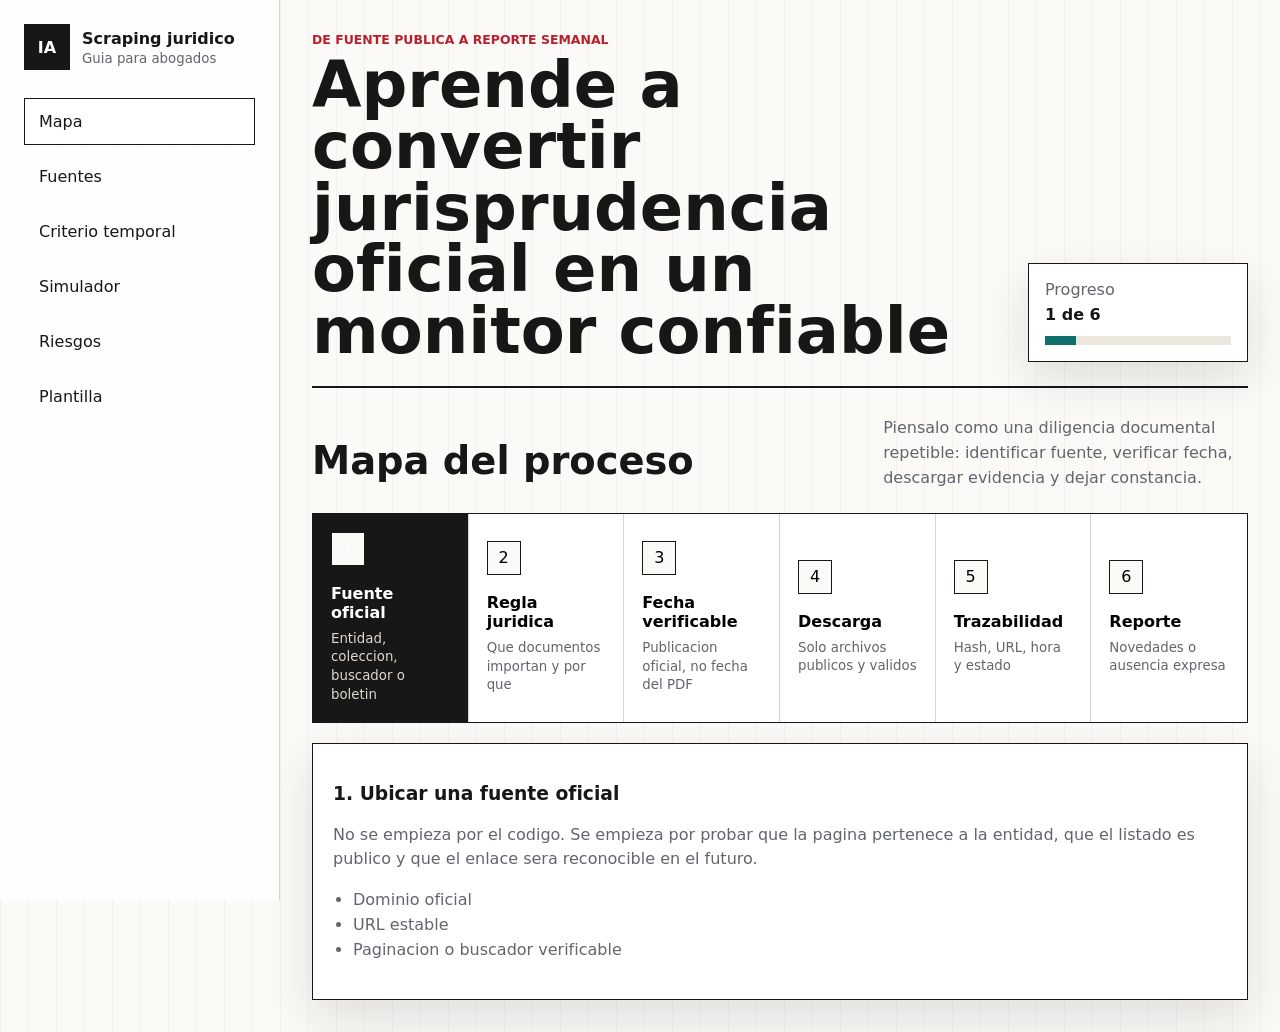
==== docs/platform/index.html @ 2a5c5ed7 "Initial ANPD monitor and training platform" ====
<!doctype html>
<html lang="es">
  <head>
    <meta charset="utf-8" />
    <meta name="viewport" content="width=device-width, initial-scale=1" />
    <title>Web scraping juridico para abogados</title>
    <meta
      name="description"
      content="Plataforma interactiva para explicar a abogados como monitorear jurisprudencia y documentos oficiales con web scraping responsable."
    />
    <link rel="stylesheet" href="./styles.css" />
  </head>
  <body>
    <a class="skip-link" href="#contenido">Saltar al contenido</a>
    <div class="app-shell">
      <aside class="sidebar" aria-label="Navegacion principal">
        <div class="brand">
          <span class="brand-mark" aria-hidden="true">IA</span>
          <div>
            <strong>Scraping juridico</strong>
            <small>Guia para abogados</small>
          </div>
        </div>
        <nav class="nav-list" aria-label="Modulos">
          <button class="nav-item active" type="button" data-view="mapa">Mapa</button>
          <button class="nav-item" type="button" data-view="fuentes">Fuentes</button>
          <button class="nav-item" type="button" data-view="criterio">Criterio temporal</button>
          <button class="nav-item" type="button" data-view="simulador">Simulador</button>
          <button class="nav-item" type="button" data-view="riesgos">Riesgos</button>
          <button class="nav-item" type="button" data-view="plantilla">Plantilla</button>
        </nav>
      </aside>

      <main id="contenido" class="workspace">
        <header class="topbar">
          <div>
            <p class="eyebrow">De fuente publica a reporte semanal</p>
            <h1>Aprende a convertir jurisprudencia oficial en un monitor confiable</h1>
          </div>
          <div class="progress-panel" aria-live="polite">
            <span>Progreso</span>
            <strong id="progressText">0 de 6</strong>
            <div class="progress-track" aria-hidden="true"><span id="progressBar"></span></div>
          </div>
        </header>

        <section class="view active" data-panel="mapa">
          <div class="section-head">
            <h2>Mapa del proceso</h2>
            <p>Piensalo como una diligencia documental repetible: identificar fuente, verificar fecha, descargar evidencia y dejar constancia.</p>
          </div>
          <div class="process-board" aria-label="Flujo del web scraping juridico">
            <button class="process-step selected" type="button" data-step="0">
              <span>1</span><strong>Fuente oficial</strong><small>Entidad, coleccion, buscador o boletin</small>
            </button>
            <button class="process-step" type="button" data-step="1">
              <span>2</span><strong>Regla juridica</strong><small>Que documentos importan y por que</small>
            </button>
            <button class="process-step" type="button" data-step="2">
              <span>3</span><strong>Fecha verificable</strong><small>Publicacion oficial, no fecha del PDF</small>
            </button>
            <button class="process-step" type="button" data-step="3">
              <span>4</span><strong>Descarga</strong><small>Solo archivos publicos y validos</small>
            </button>
            <button class="process-step" type="button" data-step="4">
              <span>5</span><strong>Trazabilidad</strong><small>Hash, URL, hora y estado</small>
            </button>
            <button class="process-step" type="button" data-step="5">
              <span>6</span><strong>Reporte</strong><small>Novedades o ausencia expresa</small>
            </button>
          </div>
          <article class="detail-card" id="stepDetail"></article>
        </section>

        <section class="view" data-panel="fuentes">
          <div class="section-head">
            <h2>Diagnostico de fuentes</h2>
            <p>Antes de programar, un abogado debe saber si la fuente permite una revision automatizada responsable.</p>
          </div>
          <div class="checklist-grid">
            <label><input type="checkbox" data-check /> La pagina pertenece al dominio oficial de la entidad.</label>
            <label><input type="checkbox" data-check /> Existe una fecha publica visible para cada documento.</label>
            <label><input type="checkbox" data-check /> El documento tiene enlace permanente o identificador estable.</label>
            <label><input type="checkbox" data-check /> El PDF se descarga sin autenticacion ni CAPTCHA.</label>
            <label><input type="checkbox" data-check /> La pagina conserva resultados historicos paginados.</label>
            <label><input type="checkbox" data-check /> Se revisaron reglas tecnicas como robots.txt y limites razonables.</label>
          </div>
          <div class="status-box" id="checkStatus">Marca los puntos que cumple tu fuente.</div>
        </section>

        <section class="view" data-panel="criterio">
          <div class="section-head">
            <h2>Criterio temporal</h2>
            <p>El error mas comun es confundir la fecha de publicacion con la fecha de emision del acto.</p>
          </div>
          <div class="date-lab">
            <label>
              Fecha de ejecucion
              <input id="runDate" type="date" />
            </label>
            <label>
              Dias hacia atras
              <input id="daysBack" type="number" min="1" max="60" value="7" />
            </label>
            <button class="primary-action" id="calculateWindow" type="button">Calcular periodo</button>
          </div>
          <div class="result-box" id="windowResult"></div>
          <div class="note-strip">
            <strong>Regla practica:</strong> si no puedes probar la fecha oficial de publicacion, no lo trates como novedad automatica; envialo a revision manual.
          </div>
        </section>

        <section class="view" data-panel="simulador">
          <div class="section-head">
            <h2>Simulador de clasificacion</h2>
            <p>Pega un titulo de resolucion, opinion o decision para ver como se clasifica y que metadatos conviene guardar.</p>
          </div>
          <textarea id="titleInput" rows="4">Resolucion Directoral N.° PAS: MUNICIPALIDAD DISTRITAL EJEMPLO (EXP. 123-2026)</textarea>
          <button class="primary-action" id="classifyButton" type="button">Clasificar documento</button>
          <div class="metadata-output" id="metadataOutput"></div>
        </section>

        <section class="view" data-panel="riesgos">
          <div class="section-head">
            <h2>Riesgos y controles</h2>
            <p>Automatizar no significa bajar todo sin criterio. La confianza del reporte depende de controles simples y visibles.</p>
          </div>
          <div class="risk-matrix">
            <article><strong>Fecha dudosa</strong><span>Revision manual, sin descarga automatica.</span></article>
            <article><strong>PDF invalido</strong><span>Verificar firma `%PDF-` y tamano minimo.</span></article>
            <article><strong>Duplicado</strong><span>Comparar URL, identificador del portal y SHA-256.</span></article>
            <article><strong>Falla parcial</strong><span>Registrar error por fuente y continuar con las demas.</span></article>
            <article><strong>Cambio HTML</strong><span>Alertar cuando antes habia resultados y ahora no se extrae nada.</span></article>
            <article><strong>Uso excesivo</strong><span>Pausas, reintentos moderados y User-Agent identificable.</span></article>
          </div>
        </section>

        <section class="view" data-panel="plantilla">
          <div class="section-head">
            <h2>Plantilla para nueva entidad</h2>
            <p>Usa este formulario como minuta de levantamiento antes de pedir o construir el scraper.</p>
          </div>
          <form class="brief-form">
            <label>Entidad publica<input type="text" placeholder="Ej. Tribunal Fiscal" /></label>
            <label>URL oficial<input type="url" placeholder="https://..." /></label>
            <label>Tipo de documentos<input type="text" placeholder="Resoluciones, informes, sanciones..." /></label>
            <label>Criterio juridico<textarea rows="3" placeholder="Que entra, que se excluye y por que"></textarea></label>
            <label>Frecuencia<select><option>Semanal</option><option>Diaria</option><option>Mensual</option></select></label>
          </form>
          <button class="primary-action" id="copyBrief" type="button">Generar resumen</button>
          <pre class="brief-output" id="briefOutput"></pre>
        </section>
      </main>
    </div>
    <script src="./app.js"></script>
  </body>
</html>
---- docs/platform/styles.css ----
:root {
  --ink: #171717;
  --muted: #62656d;
  --paper: #fbfaf7;
  --panel: #ffffff;
  --line: #d9d3c7;
  --accent: #b8202e;
  --accent-2: #0f6f6a;
  --gold: #d89f2b;
  --shadow: 0 18px 48px rgba(23, 23, 23, 0.12);
}

* {
  box-sizing: border-box;
}

body {
  margin: 0;
  background:
    linear-gradient(90deg, rgba(23, 23, 23, 0.035) 1px, transparent 1px) 0 0 / 28px 28px,
    var(--paper);
  color: var(--ink);
  font-family: Inter, ui-sans-serif, system-ui, -apple-system, BlinkMacSystemFont, "Segoe UI", sans-serif;
}

button,
input,
textarea,
select {
  font: inherit;
}

.skip-link {
  position: absolute;
  left: 16px;
  top: -80px;
  z-index: 10;
  background: var(--ink);
  color: white;
  padding: 10px 14px;
}

.skip-link:focus {
  top: 16px;
}

.app-shell {
  min-height: 100vh;
  display: grid;
  grid-template-columns: 280px minmax(0, 1fr);
}

.sidebar {
  border-right: 1px solid var(--line);
  background: rgba(255, 255, 255, 0.8);
  padding: 24px;
  position: sticky;
  top: 0;
  height: 100vh;
}

.brand {
  display: flex;
  align-items: center;
  gap: 12px;
  margin-bottom: 28px;
}

.brand-mark {
  display: grid;
  place-items: center;
  width: 46px;
  height: 46px;
  background: var(--ink);
  color: white;
  font-weight: 800;
}

.brand small {
  display: block;
  color: var(--muted);
  margin-top: 3px;
}

.nav-list {
  display: grid;
  gap: 8px;
}

.nav-item {
  border: 1px solid transparent;
  background: transparent;
  text-align: left;
  padding: 13px 14px;
  cursor: pointer;
  color: var(--ink);
}

.nav-item:hover,
.nav-item:focus-visible,
.nav-item.active {
  border-color: var(--ink);
  background: white;
  outline: none;
}

.workspace {
  padding: 32px;
}

.topbar {
  display: grid;
  grid-template-columns: minmax(0, 1fr) 220px;
  gap: 24px;
  align-items: end;
  border-bottom: 2px solid var(--ink);
  padding-bottom: 24px;
  margin-bottom: 28px;
}

.eyebrow {
  margin: 0 0 8px;
  color: var(--accent);
  font-weight: 800;
  text-transform: uppercase;
  letter-spacing: 0;
  font-size: 0.78rem;
}

h1,
h2,
p {
  margin-top: 0;
}

h1 {
  font-size: clamp(2rem, 5vw, 4.8rem);
  line-height: 0.96;
  max-width: 980px;
  margin-bottom: 0;
}

h2 {
  font-size: clamp(1.6rem, 3vw, 2.6rem);
  margin-bottom: 8px;
}

.progress-panel {
  border: 1px solid var(--ink);
  background: white;
  padding: 16px;
  box-shadow: var(--shadow);
}

.progress-panel span {
  color: var(--muted);
  display: block;
  margin-bottom: 6px;
}

.progress-track {
  height: 9px;
  background: #ece7dd;
  margin-top: 12px;
}

.progress-track span {
  display: block;
  height: 100%;
  width: 0;
  background: var(--accent-2);
}

.view {
  display: none;
}

.view.active {
  display: block;
}

.section-head {
  display: grid;
  grid-template-columns: minmax(260px, 0.6fr) minmax(260px, 0.4fr);
  gap: 24px;
  align-items: end;
  margin-bottom: 22px;
}

.section-head p {
  color: var(--muted);
  line-height: 1.55;
  margin-bottom: 0;
}

.process-board {
  display: grid;
  grid-template-columns: repeat(6, minmax(120px, 1fr));
  border: 1px solid var(--ink);
  background: white;
  overflow-x: auto;
}

.process-step {
  border: 0;
  border-right: 1px solid var(--line);
  background: white;
  min-height: 176px;
  padding: 18px;
  text-align: left;
  cursor: pointer;
}

.process-step:last-child {
  border-right: 0;
}

.process-step span {
  display: grid;
  place-items: center;
  width: 34px;
  height: 34px;
  background: var(--paper);
  border: 1px solid var(--ink);
  margin-bottom: 18px;
}

.process-step strong,
.process-step small {
  display: block;
}

.process-step small {
  color: var(--muted);
  line-height: 1.4;
  margin-top: 8px;
}

.process-step.selected {
  background: var(--ink);
  color: white;
}

.process-step.selected small {
  color: #ded8cd;
}

.detail-card,
.status-box,
.result-box,
.metadata-output,
.brief-output,
.note-strip {
  background: white;
  border: 1px solid var(--ink);
  padding: 20px;
  margin-top: 20px;
  box-shadow: var(--shadow);
}

.detail-card p,
.detail-card li {
  color: var(--muted);
  line-height: 1.55;
}

.detail-card ul {
  padding-left: 20px;
}

.checklist-grid,
.risk-matrix {
  display: grid;
  grid-template-columns: repeat(3, minmax(180px, 1fr));
  gap: 12px;
}

.checklist-grid label,
.risk-matrix article {
  background: white;
  border: 1px solid var(--line);
  padding: 18px;
  min-height: 112px;
}

.checklist-grid input {
  margin-right: 10px;
}

.date-lab,
.brief-form {
  display: grid;
  grid-template-columns: repeat(3, minmax(180px, 1fr));
  gap: 12px;
}

label {
  display: grid;
  gap: 8px;
  color: var(--muted);
}

input,
textarea,
select {
  width: 100%;
  border: 1px solid var(--ink);
  background: white;
  padding: 12px;
  color: var(--ink);
}

textarea {
  resize: vertical;
}

.primary-action {
  border: 1px solid var(--ink);
  background: var(--accent);
  color: white;
  padding: 12px 16px;
  cursor: pointer;
  align-self: end;
  font-weight: 800;
}

.primary-action:hover,
.primary-action:focus-visible {
  background: var(--ink);
  outline: none;
}

.metadata-output {
  display: grid;
  grid-template-columns: repeat(4, minmax(140px, 1fr));
  gap: 12px;
}

.metadata-output div {
  border-left: 4px solid var(--gold);
  padding-left: 12px;
}

.metadata-output span {
  display: block;
  color: var(--muted);
  font-size: 0.85rem;
}

.risk-matrix article strong,
.risk-matrix article span {
  display: block;
}

.risk-matrix article span {
  color: var(--muted);
  line-height: 1.45;
  margin-top: 8px;
}

.brief-form {
  grid-template-columns: repeat(2, minmax(220px, 1fr));
}

.brief-form label:nth-child(4) {
  grid-column: 1 / -1;
}

.brief-output {
  white-space: pre-wrap;
  overflow-x: auto;
}

@media (max-width: 920px) {
  .app-shell,
  .topbar,
  .section-head,
  .date-lab,
  .brief-form,
  .metadata-output {
    grid-template-columns: 1fr;
  }

  .sidebar {
    position: static;
    height: auto;
    border-right: 0;
    border-bottom: 1px solid var(--line);
  }

  .nav-list {
    grid-template-columns: repeat(2, minmax(0, 1fr));
  }

  .checklist-grid,
  .risk-matrix {
    grid-template-columns: 1fr;
  }

  .workspace {
    padding: 20px;
  }
}

@media (prefers-reduced-motion: no-preference) {
  .view.active {
    animation: rise 220ms ease-out;
  }

  @keyframes rise {
    from {
      opacity: 0;
      transform: translateY(8px);
    }

    to {
      opacity: 1;
      transform: translateY(0);
    }
  }
}
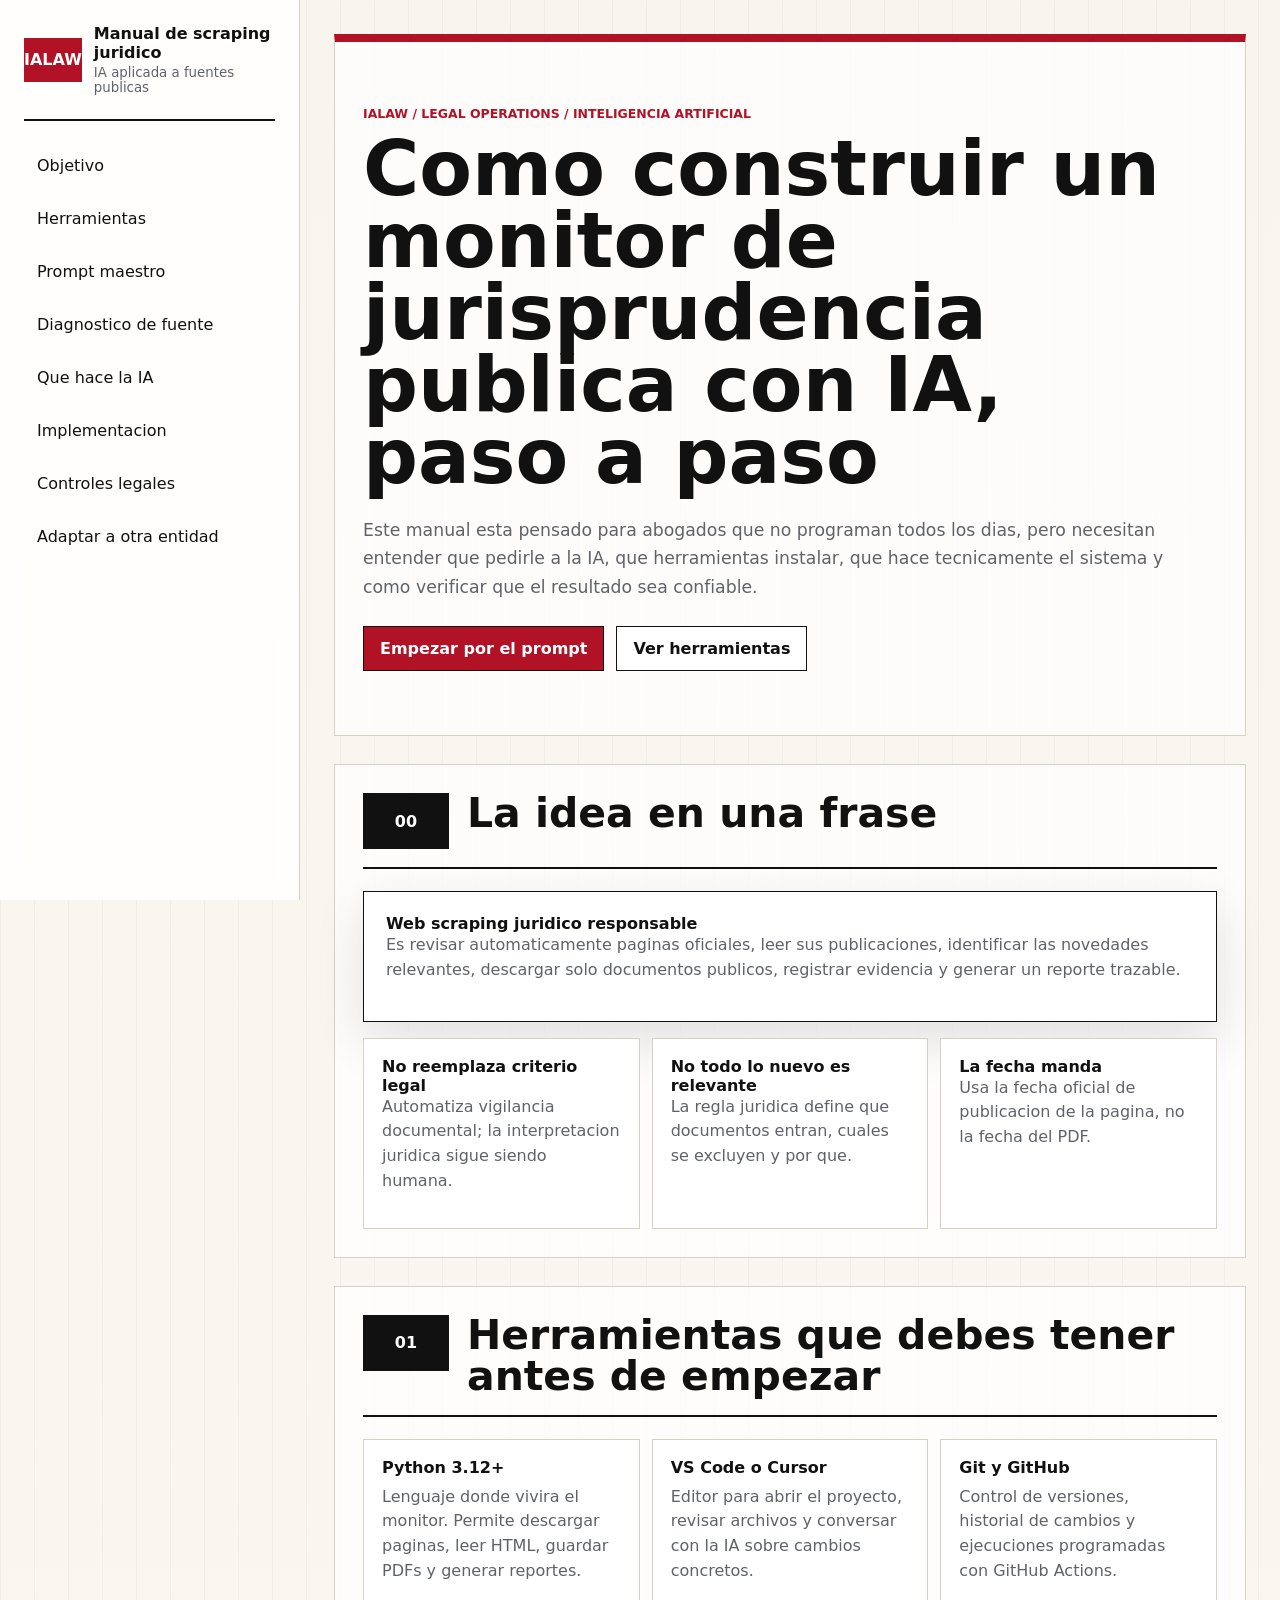
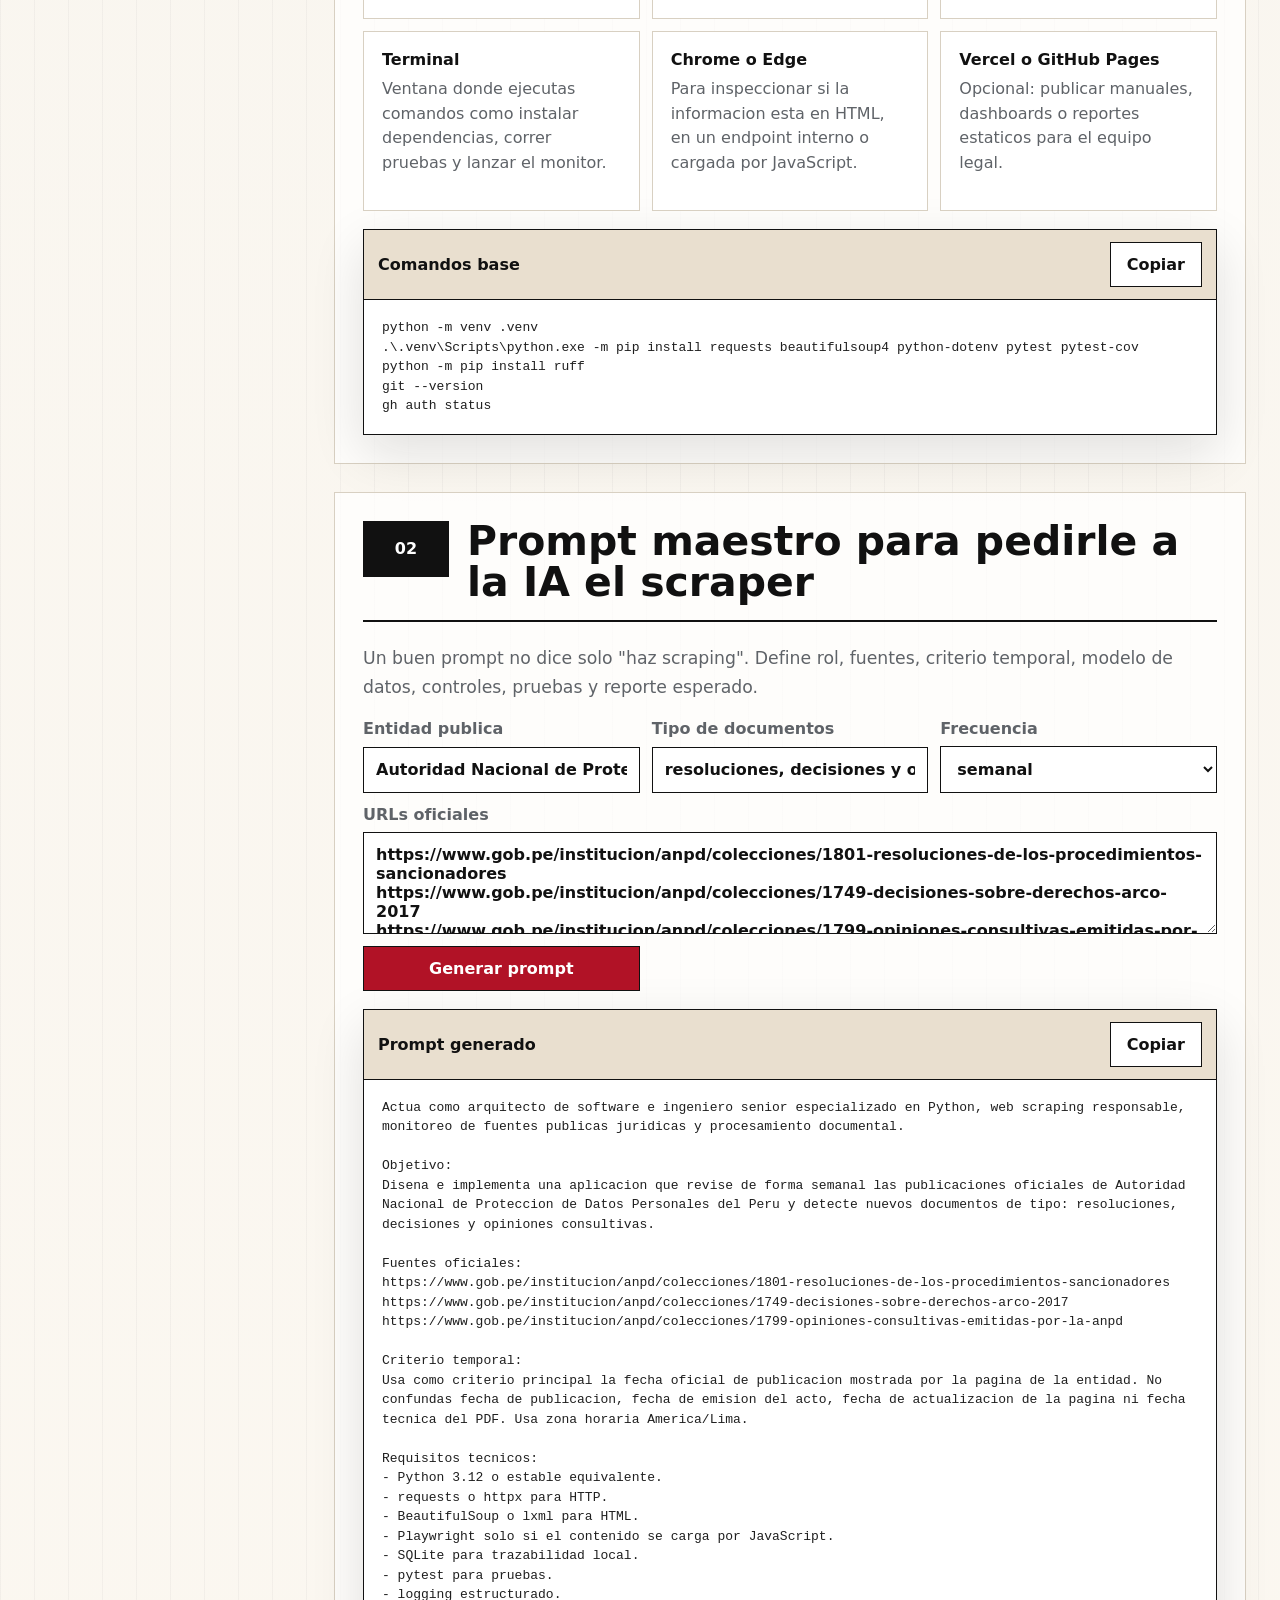
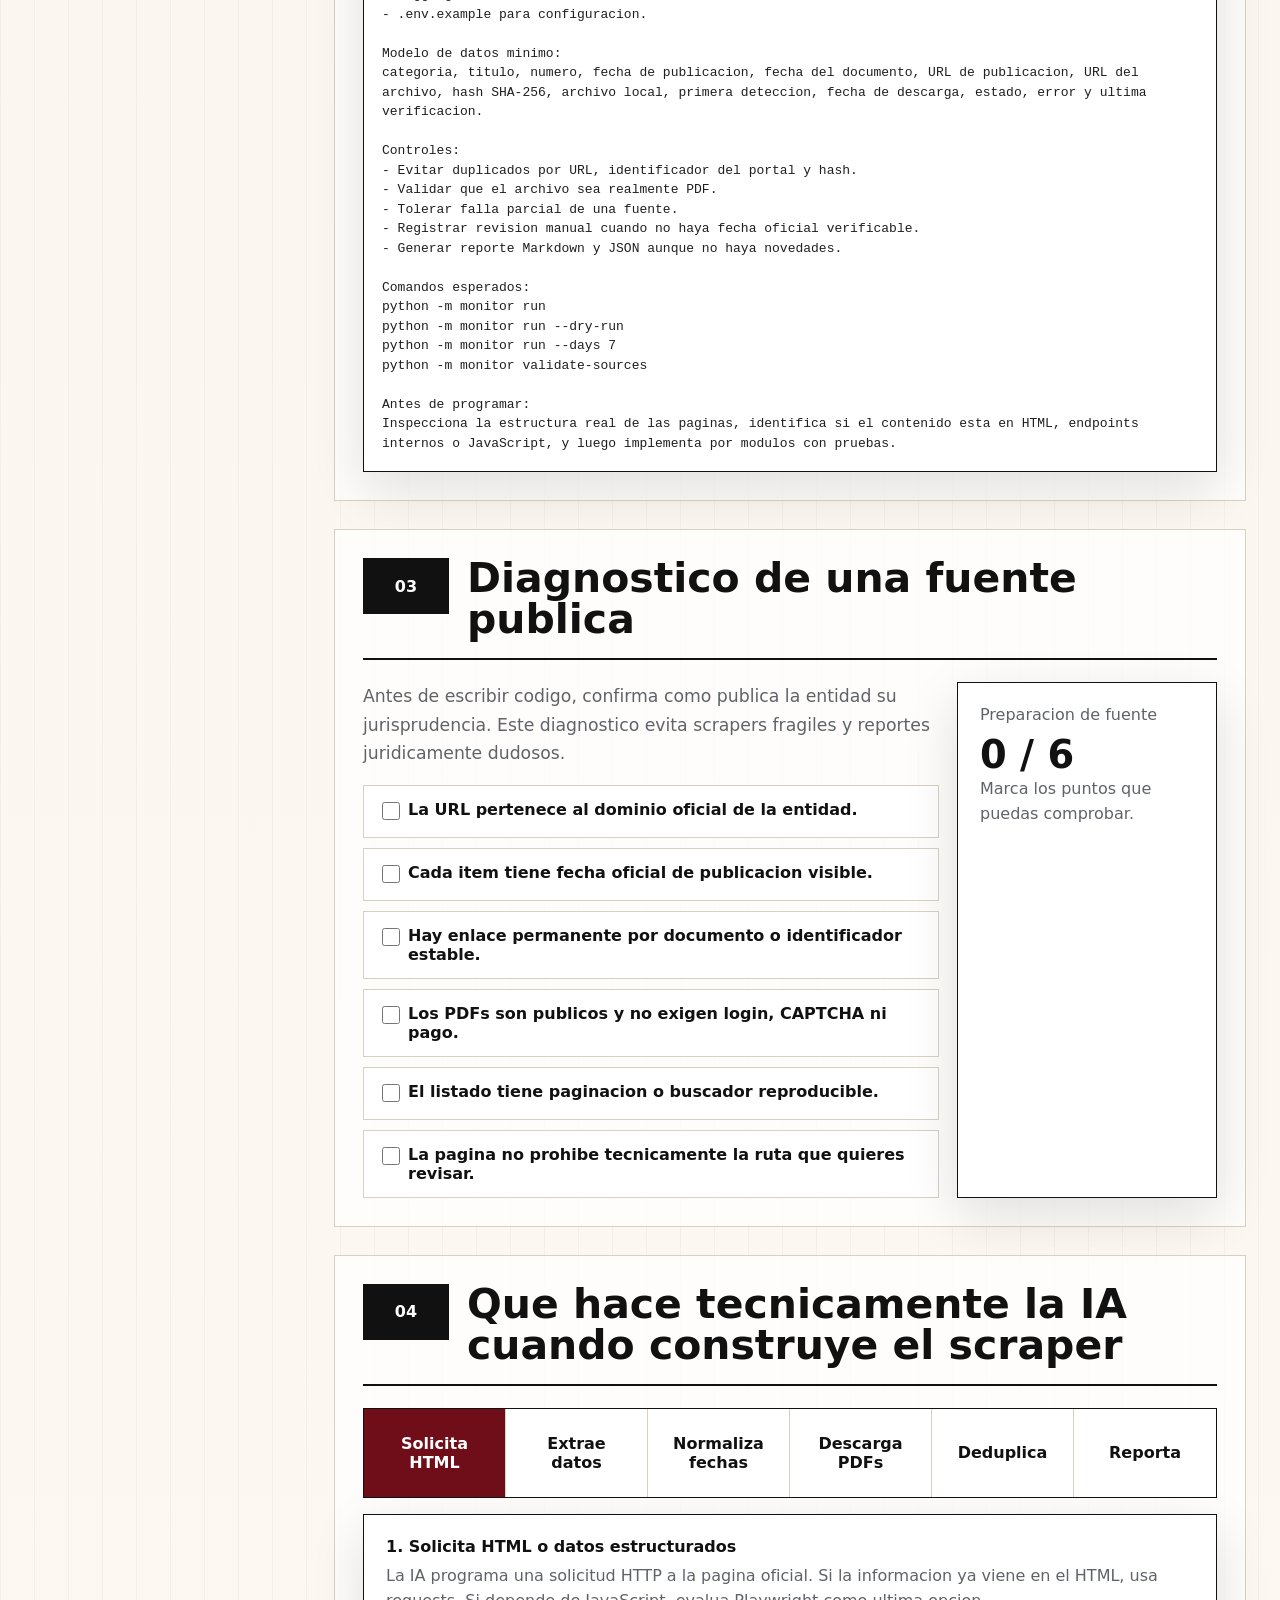
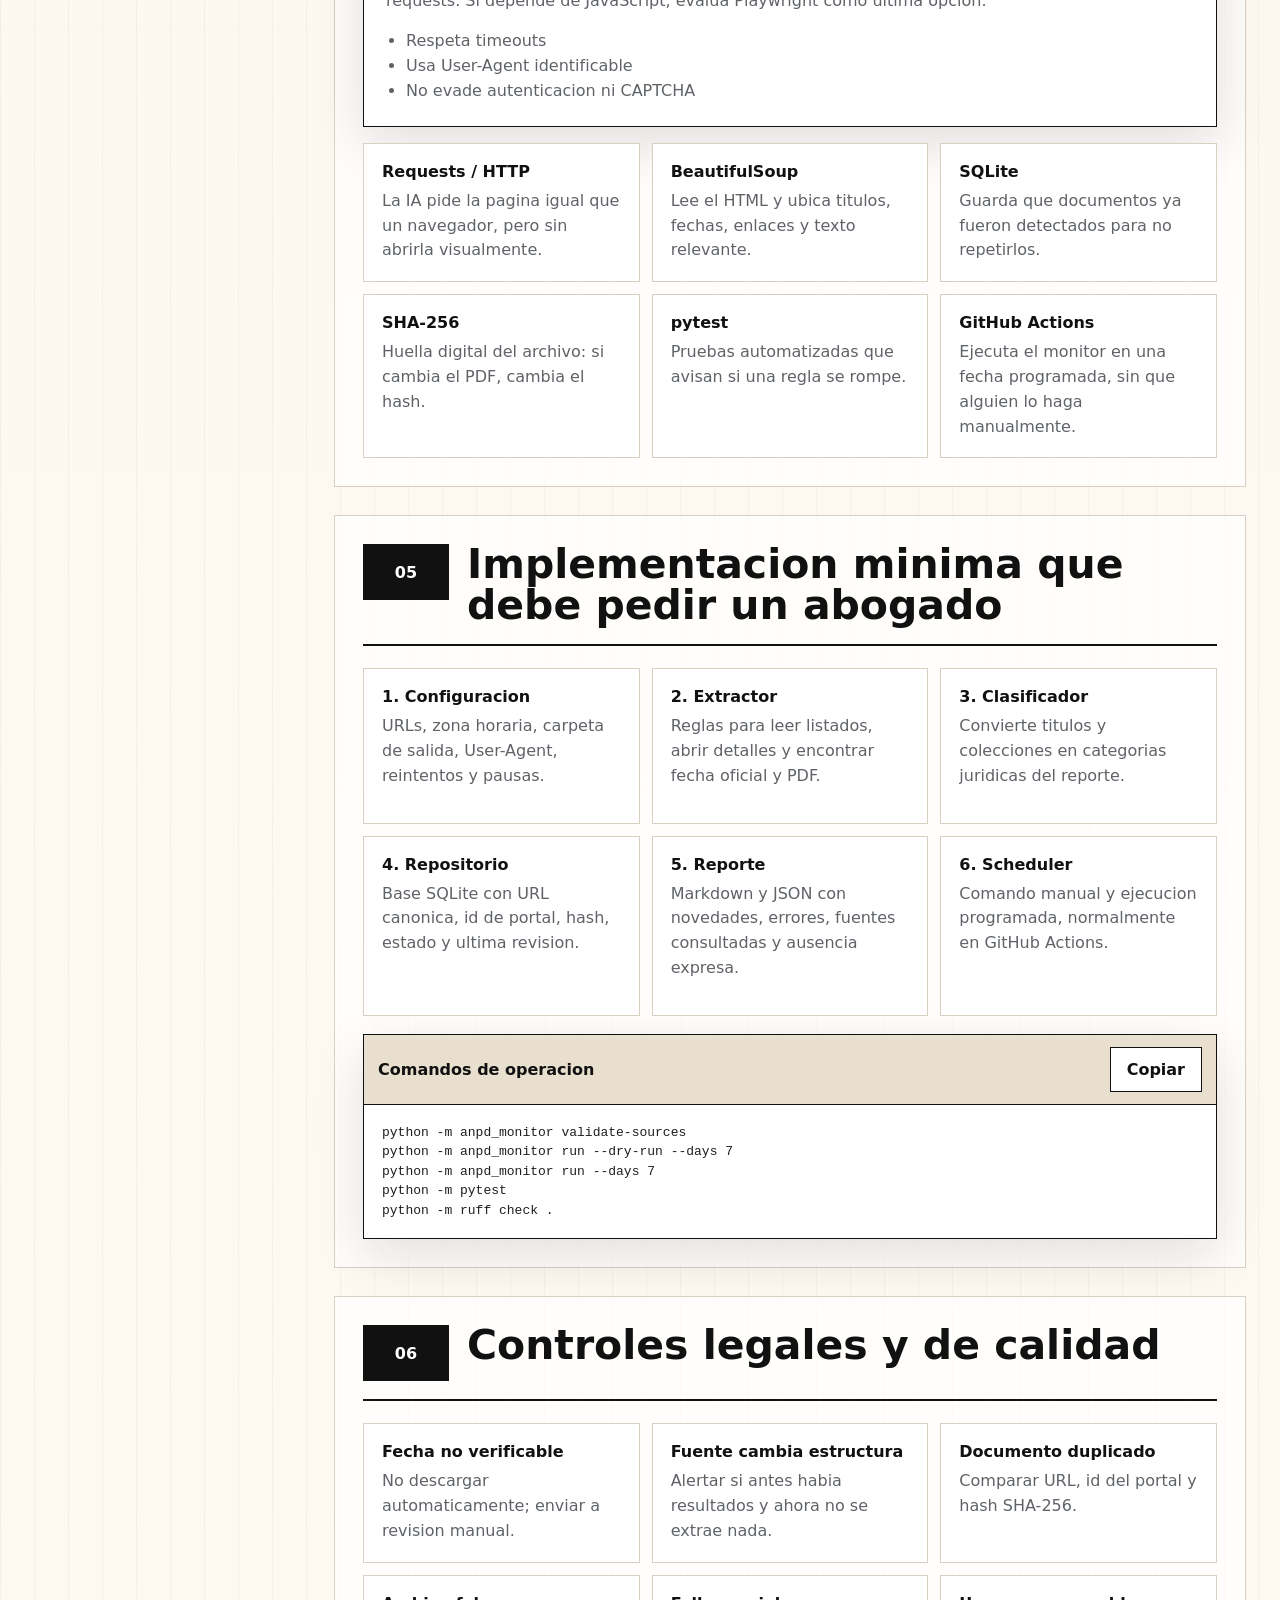
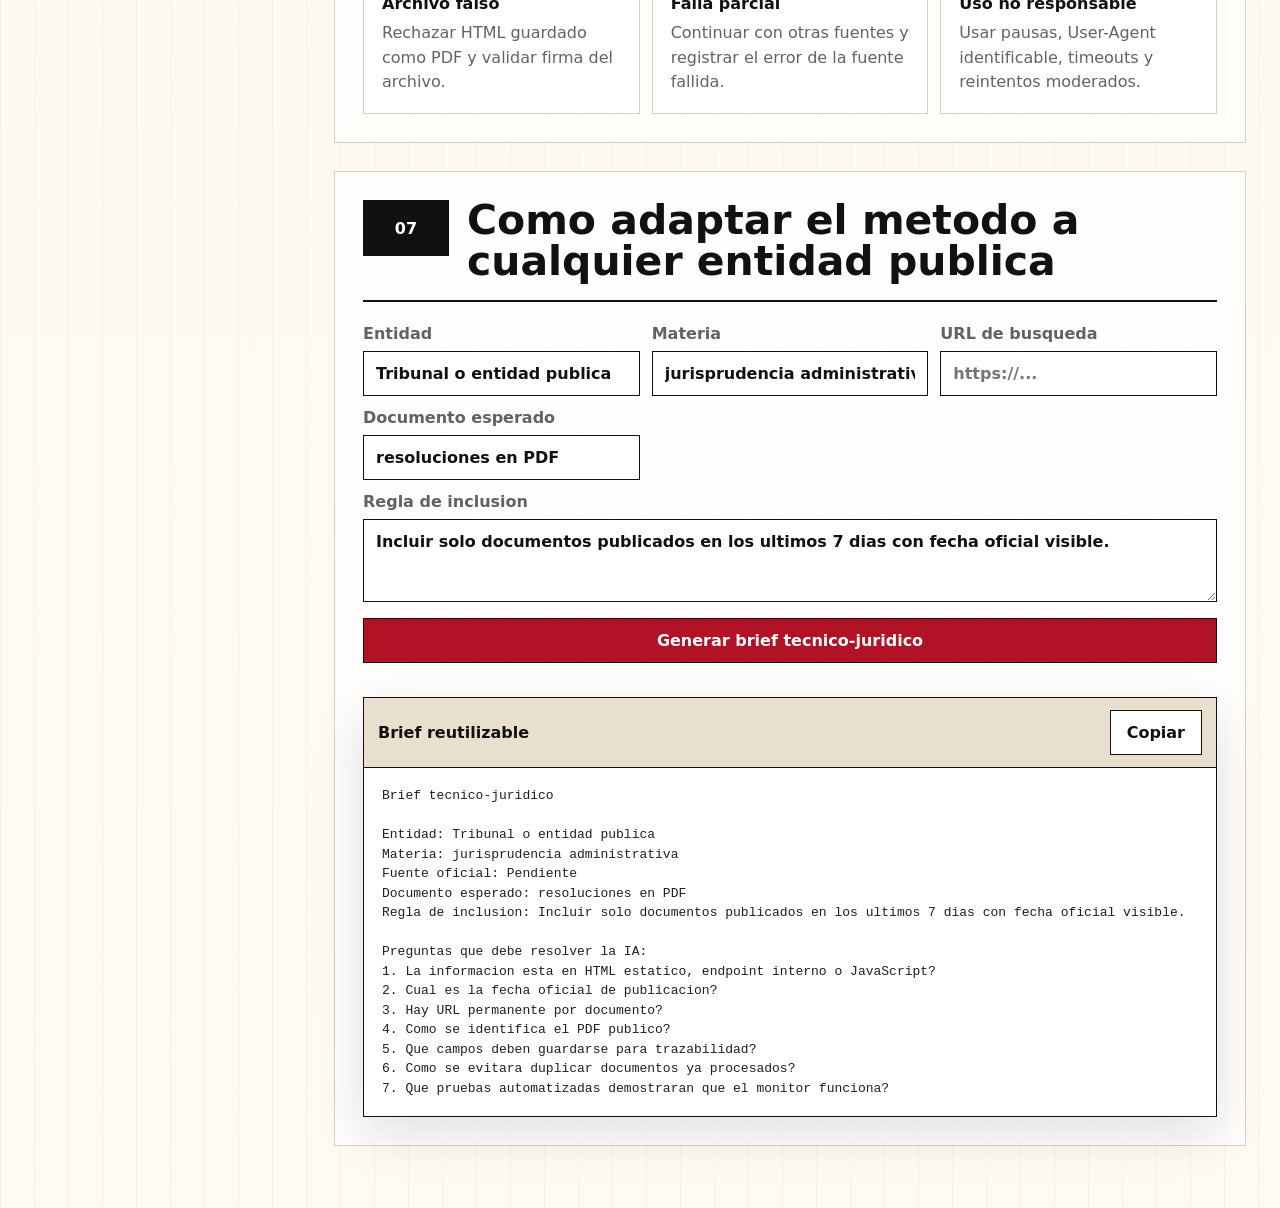
==== commit 8b578c05: "Expand platform into IALAW scraping manual" ====
--- a/docs/platform/index.html
+++ b/docs/platform/index.html
@@ -3,155 +3,321 @@
   <head>
     <meta charset="utf-8" />
     <meta name="viewport" content="width=device-width, initial-scale=1" />
-    <title>Web scraping juridico para abogados</title>
+    <title>Manual IALAW | Web scraping juridico con IA</title>
     <meta
       name="description"
-      content="Plataforma interactiva para explicar a abogados como monitorear jurisprudencia y documentos oficiales con web scraping responsable."
+      content="Manual paso a paso para abogados que quieren usar IA y web scraping responsable en fuentes publicas con jurisprudencia."
     />
     <link rel="stylesheet" href="./styles.css" />
   </head>
   <body>
-    <a class="skip-link" href="#contenido">Saltar al contenido</a>
-    <div class="app-shell">
-      <aside class="sidebar" aria-label="Navegacion principal">
-        <div class="brand">
-          <span class="brand-mark" aria-hidden="true">IA</span>
+    <a class="skip-link" href="#manual">Saltar al manual</a>
+
+    <aside class="rail" aria-label="Indice del manual">
+      <div class="brand-lockup">
+        <span class="brand-mark">IALAW</span>
+        <div>
+          <strong>Manual de scraping juridico</strong>
+          <small>IA aplicada a fuentes publicas</small>
+        </div>
+      </div>
+      <nav class="toc">
+        <a href="#objetivo">Objetivo</a>
+        <a href="#herramientas">Herramientas</a>
+        <a href="#prompt">Prompt maestro</a>
+        <a href="#diagnostico">Diagnostico de fuente</a>
+        <a href="#tecnica">Que hace la IA</a>
+        <a href="#implementacion">Implementacion</a>
+        <a href="#controles">Controles legales</a>
+        <a href="#reutilizar">Adaptar a otra entidad</a>
+      </nav>
+    </aside>
+
+    <main id="manual" class="manual">
+      <section class="hero" id="objetivo">
+        <p class="eyebrow">IALAW / legal operations / inteligencia artificial</p>
+        <h1>Como construir un monitor de jurisprudencia publica con IA, paso a paso</h1>
+        <p class="hero-copy">
+          Este manual esta pensado para abogados que no programan todos los dias, pero necesitan
+          entender que pedirle a la IA, que herramientas instalar, que hace tecnicamente el sistema
+          y como verificar que el resultado sea confiable.
+        </p>
+        <div class="hero-actions">
+          <a class="button primary" href="#prompt">Empezar por el prompt</a>
+          <a class="button ghost" href="#herramientas">Ver herramientas</a>
+        </div>
+      </section>
+
+      <section class="chapter">
+        <div class="chapter-title">
+          <span>00</span>
+          <h2>La idea en una frase</h2>
+        </div>
+        <div class="callout">
+          <strong>Web scraping juridico responsable</strong>
+          <p>
+            Es revisar automaticamente paginas oficiales, leer sus publicaciones, identificar las
+            novedades relevantes, descargar solo documentos publicos, registrar evidencia y generar
+            un reporte trazable.
+          </p>
+        </div>
+        <div class="principles">
+          <article>
+            <strong>No reemplaza criterio legal</strong>
+            <p>Automatiza vigilancia documental; la interpretacion juridica sigue siendo humana.</p>
+          </article>
+          <article>
+            <strong>No todo lo nuevo es relevante</strong>
+            <p>La regla juridica define que documentos entran, cuales se excluyen y por que.</p>
+          </article>
+          <article>
+            <strong>La fecha manda</strong>
+            <p>Usa la fecha oficial de publicacion de la pagina, no la fecha del PDF.</p>
+          </article>
+        </div>
+      </section>
+
+      <section class="chapter" id="herramientas">
+        <div class="chapter-title">
+          <span>01</span>
+          <h2>Herramientas que debes tener antes de empezar</h2>
+        </div>
+        <div class="tool-grid">
+          <article>
+            <b>Python 3.12+</b>
+            <p>Lenguaje donde vivira el monitor. Permite descargar paginas, leer HTML, guardar PDFs y generar reportes.</p>
+          </article>
+          <article>
+            <b>VS Code o Cursor</b>
+            <p>Editor para abrir el proyecto, revisar archivos y conversar con la IA sobre cambios concretos.</p>
+          </article>
+          <article>
+            <b>Git y GitHub</b>
+            <p>Control de versiones, historial de cambios y ejecuciones programadas con GitHub Actions.</p>
+          </article>
+          <article>
+            <b>Terminal</b>
+            <p>Ventana donde ejecutas comandos como instalar dependencias, correr pruebas y lanzar el monitor.</p>
+          </article>
+          <article>
+            <b>Chrome o Edge</b>
+            <p>Para inspeccionar si la informacion esta en HTML, en un endpoint interno o cargada por JavaScript.</p>
+          </article>
+          <article>
+            <b>Vercel o GitHub Pages</b>
+            <p>Opcional: publicar manuales, dashboards o reportes estaticos para el equipo legal.</p>
+          </article>
+        </div>
+        <div class="command-panel">
+          <div class="panel-head">
+            <strong>Comandos base</strong>
+            <button type="button" class="copy" data-copy="installCommands">Copiar</button>
+          </div>
+          <pre id="installCommands"><code>python -m venv .venv
+.\.venv\Scripts\python.exe -m pip install requests beautifulsoup4 python-dotenv pytest pytest-cov
+python -m pip install ruff
+git --version
+gh auth status</code></pre>
+        </div>
+      </section>
+
+      <section class="chapter" id="prompt">
+        <div class="chapter-title">
+          <span>02</span>
+          <h2>Prompt maestro para pedirle a la IA el scraper</h2>
+        </div>
+        <p class="lead">
+          Un buen prompt no dice solo "haz scraping". Define rol, fuentes, criterio temporal,
+          modelo de datos, controles, pruebas y reporte esperado.
+        </p>
+        <div class="prompt-builder">
+          <label>
+            Entidad publica
+            <input id="entity" type="text" value="Autoridad Nacional de Proteccion de Datos Personales del Peru" />
+          </label>
+          <label>
+            Tipo de documentos
+            <input id="documents" type="text" value="resoluciones, decisiones y opiniones consultivas" />
+          </label>
+          <label>
+            Frecuencia
+            <select id="frequency">
+              <option>semanal</option>
+              <option>diaria</option>
+              <option>mensual</option>
+            </select>
+          </label>
+          <label class="wide">
+            URLs oficiales
+            <textarea id="urls" rows="4">https://www.gob.pe/institucion/anpd/colecciones/1801-resoluciones-de-los-procedimientos-sancionadores
+https://www.gob.pe/institucion/anpd/colecciones/1749-decisiones-sobre-derechos-arco-2017
+https://www.gob.pe/institucion/anpd/colecciones/1799-opiniones-consultivas-emitidas-por-la-anpd</textarea>
+          </label>
+          <button class="button primary" type="button" id="buildPrompt">Generar prompt</button>
+        </div>
+        <div class="command-panel">
+          <div class="panel-head">
+            <strong>Prompt generado</strong>
+            <button type="button" class="copy" data-copy="promptOutput">Copiar</button>
+          </div>
+          <pre id="promptOutput"><code></code></pre>
+        </div>
+      </section>
+
+      <section class="chapter" id="diagnostico">
+        <div class="chapter-title">
+          <span>03</span>
+          <h2>Diagnostico de una fuente publica</h2>
+        </div>
+        <div class="split">
           <div>
-            <strong>Scraping juridico</strong>
-            <small>Guia para abogados</small>
-          </div>
-        </div>
-        <nav class="nav-list" aria-label="Modulos">
-          <button class="nav-item active" type="button" data-view="mapa">Mapa</button>
-          <button class="nav-item" type="button" data-view="fuentes">Fuentes</button>
-          <button class="nav-item" type="button" data-view="criterio">Criterio temporal</button>
-          <button class="nav-item" type="button" data-view="simulador">Simulador</button>
-          <button class="nav-item" type="button" data-view="riesgos">Riesgos</button>
-          <button class="nav-item" type="button" data-view="plantilla">Plantilla</button>
-        </nav>
-      </aside>
-
-      <main id="contenido" class="workspace">
-        <header class="topbar">
-          <div>
-            <p class="eyebrow">De fuente publica a reporte semanal</p>
-            <h1>Aprende a convertir jurisprudencia oficial en un monitor confiable</h1>
-          </div>
-          <div class="progress-panel" aria-live="polite">
-            <span>Progreso</span>
-            <strong id="progressText">0 de 6</strong>
-            <div class="progress-track" aria-hidden="true"><span id="progressBar"></span></div>
-          </div>
-        </header>
-
-        <section class="view active" data-panel="mapa">
-          <div class="section-head">
-            <h2>Mapa del proceso</h2>
-            <p>Piensalo como una diligencia documental repetible: identificar fuente, verificar fecha, descargar evidencia y dejar constancia.</p>
-          </div>
-          <div class="process-board" aria-label="Flujo del web scraping juridico">
-            <button class="process-step selected" type="button" data-step="0">
-              <span>1</span><strong>Fuente oficial</strong><small>Entidad, coleccion, buscador o boletin</small>
-            </button>
-            <button class="process-step" type="button" data-step="1">
-              <span>2</span><strong>Regla juridica</strong><small>Que documentos importan y por que</small>
-            </button>
-            <button class="process-step" type="button" data-step="2">
-              <span>3</span><strong>Fecha verificable</strong><small>Publicacion oficial, no fecha del PDF</small>
-            </button>
-            <button class="process-step" type="button" data-step="3">
-              <span>4</span><strong>Descarga</strong><small>Solo archivos publicos y validos</small>
-            </button>
-            <button class="process-step" type="button" data-step="4">
-              <span>5</span><strong>Trazabilidad</strong><small>Hash, URL, hora y estado</small>
-            </button>
-            <button class="process-step" type="button" data-step="5">
-              <span>6</span><strong>Reporte</strong><small>Novedades o ausencia expresa</small>
-            </button>
-          </div>
-          <article class="detail-card" id="stepDetail"></article>
-        </section>
-
-        <section class="view" data-panel="fuentes">
-          <div class="section-head">
-            <h2>Diagnostico de fuentes</h2>
-            <p>Antes de programar, un abogado debe saber si la fuente permite una revision automatizada responsable.</p>
-          </div>
-          <div class="checklist-grid">
-            <label><input type="checkbox" data-check /> La pagina pertenece al dominio oficial de la entidad.</label>
-            <label><input type="checkbox" data-check /> Existe una fecha publica visible para cada documento.</label>
-            <label><input type="checkbox" data-check /> El documento tiene enlace permanente o identificador estable.</label>
-            <label><input type="checkbox" data-check /> El PDF se descarga sin autenticacion ni CAPTCHA.</label>
-            <label><input type="checkbox" data-check /> La pagina conserva resultados historicos paginados.</label>
-            <label><input type="checkbox" data-check /> Se revisaron reglas tecnicas como robots.txt y limites razonables.</label>
-          </div>
-          <div class="status-box" id="checkStatus">Marca los puntos que cumple tu fuente.</div>
-        </section>
-
-        <section class="view" data-panel="criterio">
-          <div class="section-head">
-            <h2>Criterio temporal</h2>
-            <p>El error mas comun es confundir la fecha de publicacion con la fecha de emision del acto.</p>
-          </div>
-          <div class="date-lab">
-            <label>
-              Fecha de ejecucion
-              <input id="runDate" type="date" />
-            </label>
-            <label>
-              Dias hacia atras
-              <input id="daysBack" type="number" min="1" max="60" value="7" />
-            </label>
-            <button class="primary-action" id="calculateWindow" type="button">Calcular periodo</button>
-          </div>
-          <div class="result-box" id="windowResult"></div>
-          <div class="note-strip">
-            <strong>Regla practica:</strong> si no puedes probar la fecha oficial de publicacion, no lo trates como novedad automatica; envialo a revision manual.
-          </div>
-        </section>
-
-        <section class="view" data-panel="simulador">
-          <div class="section-head">
-            <h2>Simulador de clasificacion</h2>
-            <p>Pega un titulo de resolucion, opinion o decision para ver como se clasifica y que metadatos conviene guardar.</p>
-          </div>
-          <textarea id="titleInput" rows="4">Resolucion Directoral N.° PAS: MUNICIPALIDAD DISTRITAL EJEMPLO (EXP. 123-2026)</textarea>
-          <button class="primary-action" id="classifyButton" type="button">Clasificar documento</button>
-          <div class="metadata-output" id="metadataOutput"></div>
-        </section>
-
-        <section class="view" data-panel="riesgos">
-          <div class="section-head">
-            <h2>Riesgos y controles</h2>
-            <p>Automatizar no significa bajar todo sin criterio. La confianza del reporte depende de controles simples y visibles.</p>
-          </div>
-          <div class="risk-matrix">
-            <article><strong>Fecha dudosa</strong><span>Revision manual, sin descarga automatica.</span></article>
-            <article><strong>PDF invalido</strong><span>Verificar firma `%PDF-` y tamano minimo.</span></article>
-            <article><strong>Duplicado</strong><span>Comparar URL, identificador del portal y SHA-256.</span></article>
-            <article><strong>Falla parcial</strong><span>Registrar error por fuente y continuar con las demas.</span></article>
-            <article><strong>Cambio HTML</strong><span>Alertar cuando antes habia resultados y ahora no se extrae nada.</span></article>
-            <article><strong>Uso excesivo</strong><span>Pausas, reintentos moderados y User-Agent identificable.</span></article>
-          </div>
-        </section>
-
-        <section class="view" data-panel="plantilla">
-          <div class="section-head">
-            <h2>Plantilla para nueva entidad</h2>
-            <p>Usa este formulario como minuta de levantamiento antes de pedir o construir el scraper.</p>
-          </div>
-          <form class="brief-form">
-            <label>Entidad publica<input type="text" placeholder="Ej. Tribunal Fiscal" /></label>
-            <label>URL oficial<input type="url" placeholder="https://..." /></label>
-            <label>Tipo de documentos<input type="text" placeholder="Resoluciones, informes, sanciones..." /></label>
-            <label>Criterio juridico<textarea rows="3" placeholder="Que entra, que se excluye y por que"></textarea></label>
-            <label>Frecuencia<select><option>Semanal</option><option>Diaria</option><option>Mensual</option></select></label>
+            <p class="lead">
+              Antes de escribir codigo, confirma como publica la entidad su jurisprudencia.
+              Este diagnostico evita scrapers fragiles y reportes juridicamente dudosos.
+            </p>
+            <div class="checklist" id="sourceChecklist">
+              <label><input type="checkbox" /> La URL pertenece al dominio oficial de la entidad.</label>
+              <label><input type="checkbox" /> Cada item tiene fecha oficial de publicacion visible.</label>
+              <label><input type="checkbox" /> Hay enlace permanente por documento o identificador estable.</label>
+              <label><input type="checkbox" /> Los PDFs son publicos y no exigen login, CAPTCHA ni pago.</label>
+              <label><input type="checkbox" /> El listado tiene paginacion o buscador reproducible.</label>
+              <label><input type="checkbox" /> La pagina no prohibe tecnicamente la ruta que quieres revisar.</label>
+            </div>
+          </div>
+          <aside class="score-card" aria-live="polite">
+            <span>Preparacion de fuente</span>
+            <strong id="sourceScore">0 / 6</strong>
+            <p id="sourceAdvice">Marca los puntos que puedas comprobar.</p>
+          </aside>
+        </div>
+      </section>
+
+      <section class="chapter" id="tecnica">
+        <div class="chapter-title">
+          <span>04</span>
+          <h2>Que hace tecnicamente la IA cuando construye el scraper</h2>
+        </div>
+        <div class="flow">
+          <button class="flow-step active" type="button" data-flow="0">Solicita HTML</button>
+          <button class="flow-step" type="button" data-flow="1">Extrae datos</button>
+          <button class="flow-step" type="button" data-flow="2">Normaliza fechas</button>
+          <button class="flow-step" type="button" data-flow="3">Descarga PDFs</button>
+          <button class="flow-step" type="button" data-flow="4">Deduplica</button>
+          <button class="flow-step" type="button" data-flow="5">Reporta</button>
+        </div>
+        <article class="explain-card" id="flowExplanation"></article>
+        <div class="translation-table">
+          <div><b>Requests / HTTP</b><span>La IA pide la pagina igual que un navegador, pero sin abrirla visualmente.</span></div>
+          <div><b>BeautifulSoup</b><span>Lee el HTML y ubica titulos, fechas, enlaces y texto relevante.</span></div>
+          <div><b>SQLite</b><span>Guarda que documentos ya fueron detectados para no repetirlos.</span></div>
+          <div><b>SHA-256</b><span>Huella digital del archivo: si cambia el PDF, cambia el hash.</span></div>
+          <div><b>pytest</b><span>Pruebas automatizadas que avisan si una regla se rompe.</span></div>
+          <div><b>GitHub Actions</b><span>Ejecuta el monitor en una fecha programada, sin que alguien lo haga manualmente.</span></div>
+        </div>
+      </section>
+
+      <section class="chapter" id="implementacion">
+        <div class="chapter-title">
+          <span>05</span>
+          <h2>Implementacion minima que debe pedir un abogado</h2>
+        </div>
+        <div class="implementation-grid">
+          <article>
+            <h3>1. Configuracion</h3>
+            <p>URLs, zona horaria, carpeta de salida, User-Agent, reintentos y pausas.</p>
+          </article>
+          <article>
+            <h3>2. Extractor</h3>
+            <p>Reglas para leer listados, abrir detalles y encontrar fecha oficial y PDF.</p>
+          </article>
+          <article>
+            <h3>3. Clasificador</h3>
+            <p>Convierte titulos y colecciones en categorias juridicas del reporte.</p>
+          </article>
+          <article>
+            <h3>4. Repositorio</h3>
+            <p>Base SQLite con URL canonica, id de portal, hash, estado y ultima revision.</p>
+          </article>
+          <article>
+            <h3>5. Reporte</h3>
+            <p>Markdown y JSON con novedades, errores, fuentes consultadas y ausencia expresa.</p>
+          </article>
+          <article>
+            <h3>6. Scheduler</h3>
+            <p>Comando manual y ejecucion programada, normalmente en GitHub Actions.</p>
+          </article>
+        </div>
+        <div class="command-panel">
+          <div class="panel-head">
+            <strong>Comandos de operacion</strong>
+            <button type="button" class="copy" data-copy="runCommands">Copiar</button>
+          </div>
+          <pre id="runCommands"><code>python -m anpd_monitor validate-sources
+python -m anpd_monitor run --dry-run --days 7
+python -m anpd_monitor run --days 7
+python -m pytest
+python -m ruff check .</code></pre>
+        </div>
+      </section>
+
+      <section class="chapter" id="controles">
+        <div class="chapter-title">
+          <span>06</span>
+          <h2>Controles legales y de calidad</h2>
+        </div>
+        <div class="risk-ledger">
+          <article>
+            <b>Fecha no verificable</b>
+            <span>No descargar automaticamente; enviar a revision manual.</span>
+          </article>
+          <article>
+            <b>Fuente cambia estructura</b>
+            <span>Alertar si antes habia resultados y ahora no se extrae nada.</span>
+          </article>
+          <article>
+            <b>Documento duplicado</b>
+            <span>Comparar URL, id del portal y hash SHA-256.</span>
+          </article>
+          <article>
+            <b>Archivo falso</b>
+            <span>Rechazar HTML guardado como PDF y validar firma del archivo.</span>
+          </article>
+          <article>
+            <b>Falla parcial</b>
+            <span>Continuar con otras fuentes y registrar el error de la fuente fallida.</span>
+          </article>
+          <article>
+            <b>Uso no responsable</b>
+            <span>Usar pausas, User-Agent identificable, timeouts y reintentos moderados.</span>
+          </article>
+        </div>
+      </section>
+
+      <section class="chapter" id="reutilizar">
+        <div class="chapter-title">
+          <span>07</span>
+          <h2>Como adaptar el metodo a cualquier entidad publica</h2>
+        </div>
+        <div class="adapter">
+          <form class="adapter-form">
+            <label>Entidad<input type="text" value="Tribunal o entidad publica" /></label>
+            <label>Materia<input type="text" value="jurisprudencia administrativa" /></label>
+            <label>URL de busqueda<input type="url" placeholder="https://..." /></label>
+            <label>Documento esperado<input type="text" value="resoluciones en PDF" /></label>
+            <label class="wide">Regla de inclusion<textarea rows="3">Incluir solo documentos publicados en los ultimos 7 dias con fecha oficial visible.</textarea></label>
           </form>
-          <button class="primary-action" id="copyBrief" type="button">Generar resumen</button>
-          <pre class="brief-output" id="briefOutput"></pre>
-        </section>
-      </main>
-    </div>
+          <button class="button primary" type="button" id="buildBrief">Generar brief tecnico-juridico</button>
+          <div class="command-panel">
+            <div class="panel-head">
+              <strong>Brief reutilizable</strong>
+              <button type="button" class="copy" data-copy="briefOutput">Copiar</button>
+            </div>
+            <pre id="briefOutput"><code></code></pre>
+          </div>
+        </div>
+      </section>
+    </main>
+
     <script src="./app.js"></script>
   </body>
 </html>
--- a/docs/platform/styles.css
+++ b/docs/platform/styles.css
@@ -1,25 +1,31 @@
 :root {
-  --ink: #171717;
-  --muted: #62656d;
-  --paper: #fbfaf7;
+  --ink: #111111;
+  --paper: #f8f5ef;
   --panel: #ffffff;
-  --line: #d9d3c7;
-  --accent: #b8202e;
-  --accent-2: #0f6f6a;
-  --gold: #d89f2b;
-  --shadow: 0 18px 48px rgba(23, 23, 23, 0.12);
+  --muted: #5f6368;
+  --line: #d8d0c2;
+  --ialaw-red: #b11226;
+  --deep-red: #6f0d19;
+  --sand: #e9dfcf;
+  --teal: #0e6f68;
+  --gold: #c9972b;
+  --shadow: 0 18px 50px rgba(17, 17, 17, 0.12);
 }
 
 * {
   box-sizing: border-box;
 }
 
+html {
+  scroll-behavior: smooth;
+}
+
 body {
   margin: 0;
+  color: var(--ink);
   background:
-    linear-gradient(90deg, rgba(23, 23, 23, 0.035) 1px, transparent 1px) 0 0 / 28px 28px,
-    var(--paper);
-  color: var(--ink);
+    linear-gradient(90deg, rgba(17, 17, 17, 0.035) 1px, transparent 1px) 0 0 / 34px 34px,
+    linear-gradient(180deg, var(--paper), #fffaf2);
   font-family: Inter, ui-sans-serif, system-ui, -apple-system, BlinkMacSystemFont, "Segoe UI", sans-serif;
 }
 
@@ -32,9 +38,9 @@
 
 .skip-link {
   position: absolute;
+  top: -80px;
   left: 16px;
-  top: -80px;
-  z-index: 10;
+  z-index: 20;
   background: var(--ink);
   color: white;
   padding: 10px 14px;
@@ -44,251 +50,267 @@
   top: 16px;
 }
 
-.app-shell {
-  min-height: 100vh;
-  display: grid;
-  grid-template-columns: 280px minmax(0, 1fr);
-}
-
-.sidebar {
+.rail {
+  position: fixed;
+  inset: 0 auto 0 0;
+  width: 300px;
+  padding: 24px;
   border-right: 1px solid var(--line);
-  background: rgba(255, 255, 255, 0.8);
-  padding: 24px;
-  position: sticky;
-  top: 0;
-  height: 100vh;
-}
-
-.brand {
+  background: rgba(255, 255, 255, 0.88);
+  backdrop-filter: blur(8px);
+  overflow-y: auto;
+}
+
+.brand-lockup {
   display: flex;
+  gap: 12px;
   align-items: center;
-  gap: 12px;
-  margin-bottom: 28px;
+  padding-bottom: 24px;
+  border-bottom: 2px solid var(--ink);
+  margin-bottom: 22px;
 }
 
 .brand-mark {
   display: grid;
   place-items: center;
-  width: 46px;
-  height: 46px;
-  background: var(--ink);
-  color: white;
-  font-weight: 800;
-}
-
-.brand small {
+  width: 62px;
+  height: 44px;
+  background: var(--ialaw-red);
+  color: white;
+  font-weight: 900;
+  letter-spacing: 0;
+}
+
+.brand-lockup strong,
+.brand-lockup small {
   display: block;
+}
+
+.brand-lockup small {
   color: var(--muted);
   margin-top: 3px;
 }
 
-.nav-list {
+.toc {
   display: grid;
   gap: 8px;
 }
 
-.nav-item {
+.toc a {
+  color: var(--ink);
+  text-decoration: none;
   border: 1px solid transparent;
-  background: transparent;
-  text-align: left;
-  padding: 13px 14px;
-  cursor: pointer;
-  color: var(--ink);
-}
-
-.nav-item:hover,
-.nav-item:focus-visible,
-.nav-item.active {
-  border-color: var(--ink);
+  padding: 12px;
+}
+
+.toc a:hover,
+.toc a:focus-visible {
+  border-color: var(--ialaw-red);
   background: white;
   outline: none;
 }
 
-.workspace {
-  padding: 32px;
-}
-
-.topbar {
-  display: grid;
-  grid-template-columns: minmax(0, 1fr) 220px;
-  gap: 24px;
-  align-items: end;
-  border-bottom: 2px solid var(--ink);
-  padding-bottom: 24px;
-  margin-bottom: 28px;
+.manual {
+  margin-left: 300px;
+  padding: 34px;
+}
+
+.hero,
+.chapter {
+  max-width: 1180px;
+  margin: 0 auto 28px;
+  background: rgba(255, 255, 255, 0.72);
+  border: 1px solid var(--line);
+  padding: 28px;
+}
+
+.hero {
+  min-height: 78vh;
+  display: grid;
+  align-content: center;
+  border-top: 8px solid var(--ialaw-red);
 }
 
 .eyebrow {
-  margin: 0 0 8px;
-  color: var(--accent);
-  font-weight: 800;
+  margin: 0 0 12px;
+  color: var(--ialaw-red);
+  font-size: 0.78rem;
   text-transform: uppercase;
+  font-weight: 900;
   letter-spacing: 0;
-  font-size: 0.78rem;
 }
 
 h1,
 h2,
+h3,
 p {
   margin-top: 0;
 }
 
 h1 {
-  font-size: clamp(2rem, 5vw, 4.8rem);
-  line-height: 0.96;
   max-width: 980px;
+  font-size: clamp(2.4rem, 6vw, 6.2rem);
+  line-height: 0.94;
+  margin-bottom: 22px;
+}
+
+h2 {
+  font-size: clamp(1.6rem, 3.2vw, 3.2rem);
+  line-height: 1;
   margin-bottom: 0;
 }
 
-h2 {
-  font-size: clamp(1.6rem, 3vw, 2.6rem);
+h3 {
+  font-size: 1rem;
   margin-bottom: 8px;
 }
 
-.progress-panel {
+.hero-copy,
+.lead {
+  color: var(--muted);
+  font-size: 1.08rem;
+  line-height: 1.65;
+  max-width: 820px;
+}
+
+.hero-actions {
+  display: flex;
+  flex-wrap: wrap;
+  gap: 12px;
+  margin-top: 8px;
+}
+
+.button,
+.copy {
   border: 1px solid var(--ink);
-  background: white;
-  padding: 16px;
+  padding: 12px 16px;
+  text-decoration: none;
+  cursor: pointer;
+  font-weight: 800;
+}
+
+.button.primary {
+  color: white;
+  background: var(--ialaw-red);
+}
+
+.button.ghost,
+.copy {
+  color: var(--ink);
+  background: white;
+}
+
+.button:hover,
+.button:focus-visible,
+.copy:hover,
+.copy:focus-visible {
+  background: var(--ink);
+  color: white;
+  outline: none;
+}
+
+.chapter-title {
+  display: grid;
+  grid-template-columns: 86px minmax(0, 1fr);
+  gap: 18px;
+  align-items: start;
+  border-bottom: 2px solid var(--ink);
+  padding-bottom: 18px;
+  margin-bottom: 22px;
+}
+
+.chapter-title span {
+  display: grid;
+  place-items: center;
+  height: 56px;
+  background: var(--ink);
+  color: white;
+  font-weight: 900;
+}
+
+.callout,
+.command-panel,
+.explain-card,
+.score-card {
+  background: white;
+  border: 1px solid var(--ink);
   box-shadow: var(--shadow);
 }
 
-.progress-panel span {
-  color: var(--muted);
-  display: block;
-  margin-bottom: 6px;
-}
-
-.progress-track {
-  height: 9px;
-  background: #ece7dd;
-  margin-top: 12px;
-}
-
-.progress-track span {
-  display: block;
-  height: 100%;
-  width: 0;
-  background: var(--accent-2);
-}
-
-.view {
-  display: none;
-}
-
-.view.active {
-  display: block;
-}
-
-.section-head {
-  display: grid;
-  grid-template-columns: minmax(260px, 0.6fr) minmax(260px, 0.4fr);
-  gap: 24px;
-  align-items: end;
-  margin-bottom: 22px;
-}
-
-.section-head p {
+.callout,
+.explain-card,
+.score-card {
+  padding: 22px;
+}
+
+.callout p,
+.principles p,
+.tool-grid p,
+.implementation-grid p,
+.translation-table span,
+.risk-ledger span,
+.explain-card p,
+.score-card p {
   color: var(--muted);
   line-height: 1.55;
-  margin-bottom: 0;
-}
-
-.process-board {
-  display: grid;
-  grid-template-columns: repeat(6, minmax(120px, 1fr));
-  border: 1px solid var(--ink);
-  background: white;
-  overflow-x: auto;
-}
-
-.process-step {
-  border: 0;
-  border-right: 1px solid var(--line);
-  background: white;
-  min-height: 176px;
-  padding: 18px;
-  text-align: left;
-  cursor: pointer;
-}
-
-.process-step:last-child {
-  border-right: 0;
-}
-
-.process-step span {
-  display: grid;
-  place-items: center;
-  width: 34px;
-  height: 34px;
-  background: var(--paper);
-  border: 1px solid var(--ink);
-  margin-bottom: 18px;
-}
-
-.process-step strong,
-.process-step small {
-  display: block;
-}
-
-.process-step small {
-  color: var(--muted);
-  line-height: 1.4;
-  margin-top: 8px;
-}
-
-.process-step.selected {
-  background: var(--ink);
-  color: white;
-}
-
-.process-step.selected small {
-  color: #ded8cd;
-}
-
-.detail-card,
-.status-box,
-.result-box,
-.metadata-output,
-.brief-output,
-.note-strip {
-  background: white;
-  border: 1px solid var(--ink);
-  padding: 20px;
-  margin-top: 20px;
-  box-shadow: var(--shadow);
-}
-
-.detail-card p,
-.detail-card li {
-  color: var(--muted);
-  line-height: 1.55;
-}
-
-.detail-card ul {
-  padding-left: 20px;
-}
-
-.checklist-grid,
-.risk-matrix {
+}
+
+.principles,
+.tool-grid,
+.implementation-grid,
+.risk-ledger,
+.translation-table {
   display: grid;
   grid-template-columns: repeat(3, minmax(180px, 1fr));
   gap: 12px;
-}
-
-.checklist-grid label,
-.risk-matrix article {
+  margin-top: 16px;
+}
+
+.principles article,
+.tool-grid article,
+.implementation-grid article,
+.risk-ledger article,
+.translation-table div {
   background: white;
   border: 1px solid var(--line);
+  min-height: 128px;
   padding: 18px;
-  min-height: 112px;
-}
-
-.checklist-grid input {
-  margin-right: 10px;
-}
-
-.date-lab,
-.brief-form {
+}
+
+.tool-grid b,
+.risk-ledger b,
+.translation-table b {
+  display: block;
+  margin-bottom: 8px;
+}
+
+.command-panel {
+  margin-top: 18px;
+  overflow: hidden;
+}
+
+.panel-head {
+  display: flex;
+  justify-content: space-between;
+  gap: 12px;
+  align-items: center;
+  border-bottom: 1px solid var(--ink);
+  padding: 12px 14px;
+  background: var(--sand);
+}
+
+pre {
+  margin: 0;
+  padding: 18px;
+  overflow-x: auto;
+  white-space: pre-wrap;
+  color: #1f1f1f;
+  background: white;
+  line-height: 1.5;
+}
+
+.prompt-builder,
+.adapter-form {
   display: grid;
   grid-template-columns: repeat(3, minmax(180px, 1fr));
   gap: 12px;
@@ -298,6 +320,7 @@
   display: grid;
   gap: 8px;
   color: var(--muted);
+  font-weight: 700;
 }
 
 input,
@@ -306,105 +329,136 @@
   width: 100%;
   border: 1px solid var(--ink);
   background: white;
+  color: var(--ink);
   padding: 12px;
-  color: var(--ink);
 }
 
 textarea {
   resize: vertical;
 }
 
-.primary-action {
+.wide {
+  grid-column: 1 / -1;
+}
+
+.split {
+  display: grid;
+  grid-template-columns: minmax(0, 1fr) 260px;
+  gap: 18px;
+}
+
+.checklist {
+  display: grid;
+  gap: 10px;
+}
+
+.checklist label {
+  grid-template-columns: 22px minmax(0, 1fr);
+  align-items: start;
+  background: white;
+  border: 1px solid var(--line);
+  padding: 14px;
+  color: var(--ink);
+}
+
+.checklist input {
+  width: 18px;
+  height: 18px;
+  margin-top: 2px;
+}
+
+.score-card span {
+  color: var(--muted);
+  display: block;
+  margin-bottom: 8px;
+}
+
+.score-card strong {
+  font-size: 2.4rem;
+}
+
+.flow {
+  display: grid;
+  grid-template-columns: repeat(6, minmax(110px, 1fr));
   border: 1px solid var(--ink);
-  background: var(--accent);
-  color: white;
-  padding: 12px 16px;
+  background: white;
+  overflow-x: auto;
+}
+
+.flow-step {
+  border: 0;
+  border-right: 1px solid var(--line);
+  background: white;
+  padding: 16px;
+  min-height: 88px;
   cursor: pointer;
-  align-self: end;
   font-weight: 800;
-}
-
-.primary-action:hover,
-.primary-action:focus-visible {
-  background: var(--ink);
-  outline: none;
-}
-
-.metadata-output {
-  display: grid;
-  grid-template-columns: repeat(4, minmax(140px, 1fr));
-  gap: 12px;
-}
-
-.metadata-output div {
-  border-left: 4px solid var(--gold);
-  padding-left: 12px;
-}
-
-.metadata-output span {
-  display: block;
-  color: var(--muted);
-  font-size: 0.85rem;
-}
-
-.risk-matrix article strong,
-.risk-matrix article span {
-  display: block;
-}
-
-.risk-matrix article span {
-  color: var(--muted);
-  line-height: 1.45;
-  margin-top: 8px;
-}
-
-.brief-form {
-  grid-template-columns: repeat(2, minmax(220px, 1fr));
-}
-
-.brief-form label:nth-child(4) {
-  grid-column: 1 / -1;
-}
-
-.brief-output {
-  white-space: pre-wrap;
-  overflow-x: auto;
-}
-
-@media (max-width: 920px) {
-  .app-shell,
-  .topbar,
-  .section-head,
-  .date-lab,
-  .brief-form,
-  .metadata-output {
-    grid-template-columns: 1fr;
-  }
-
-  .sidebar {
+  color: var(--ink);
+}
+
+.flow-step:last-child {
+  border-right: 0;
+}
+
+.flow-step.active {
+  background: var(--deep-red);
+  color: white;
+}
+
+.explain-card {
+  margin: 16px 0;
+}
+
+.explain-card ul {
+  margin-bottom: 0;
+  padding-left: 20px;
+  color: var(--muted);
+  line-height: 1.55;
+}
+
+.adapter {
+  display: grid;
+  gap: 16px;
+}
+
+@media (max-width: 980px) {
+  .rail {
     position: static;
-    height: auto;
+    width: auto;
     border-right: 0;
     border-bottom: 1px solid var(--line);
   }
 
-  .nav-list {
-    grid-template-columns: repeat(2, minmax(0, 1fr));
-  }
-
-  .checklist-grid,
-  .risk-matrix {
+  .manual {
+    margin-left: 0;
+    padding: 18px;
+  }
+
+  .toc,
+  .principles,
+  .tool-grid,
+  .implementation-grid,
+  .risk-ledger,
+  .translation-table,
+  .prompt-builder,
+  .adapter-form,
+  .split {
     grid-template-columns: 1fr;
   }
 
-  .workspace {
-    padding: 20px;
+  .hero {
+    min-height: auto;
+  }
+
+  .chapter-title {
+    grid-template-columns: 60px minmax(0, 1fr);
   }
 }
 
 @media (prefers-reduced-motion: no-preference) {
-  .view.active {
-    animation: rise 220ms ease-out;
+  .chapter,
+  .hero {
+    animation: rise 260ms ease-out both;
   }
 
   @keyframes rise {
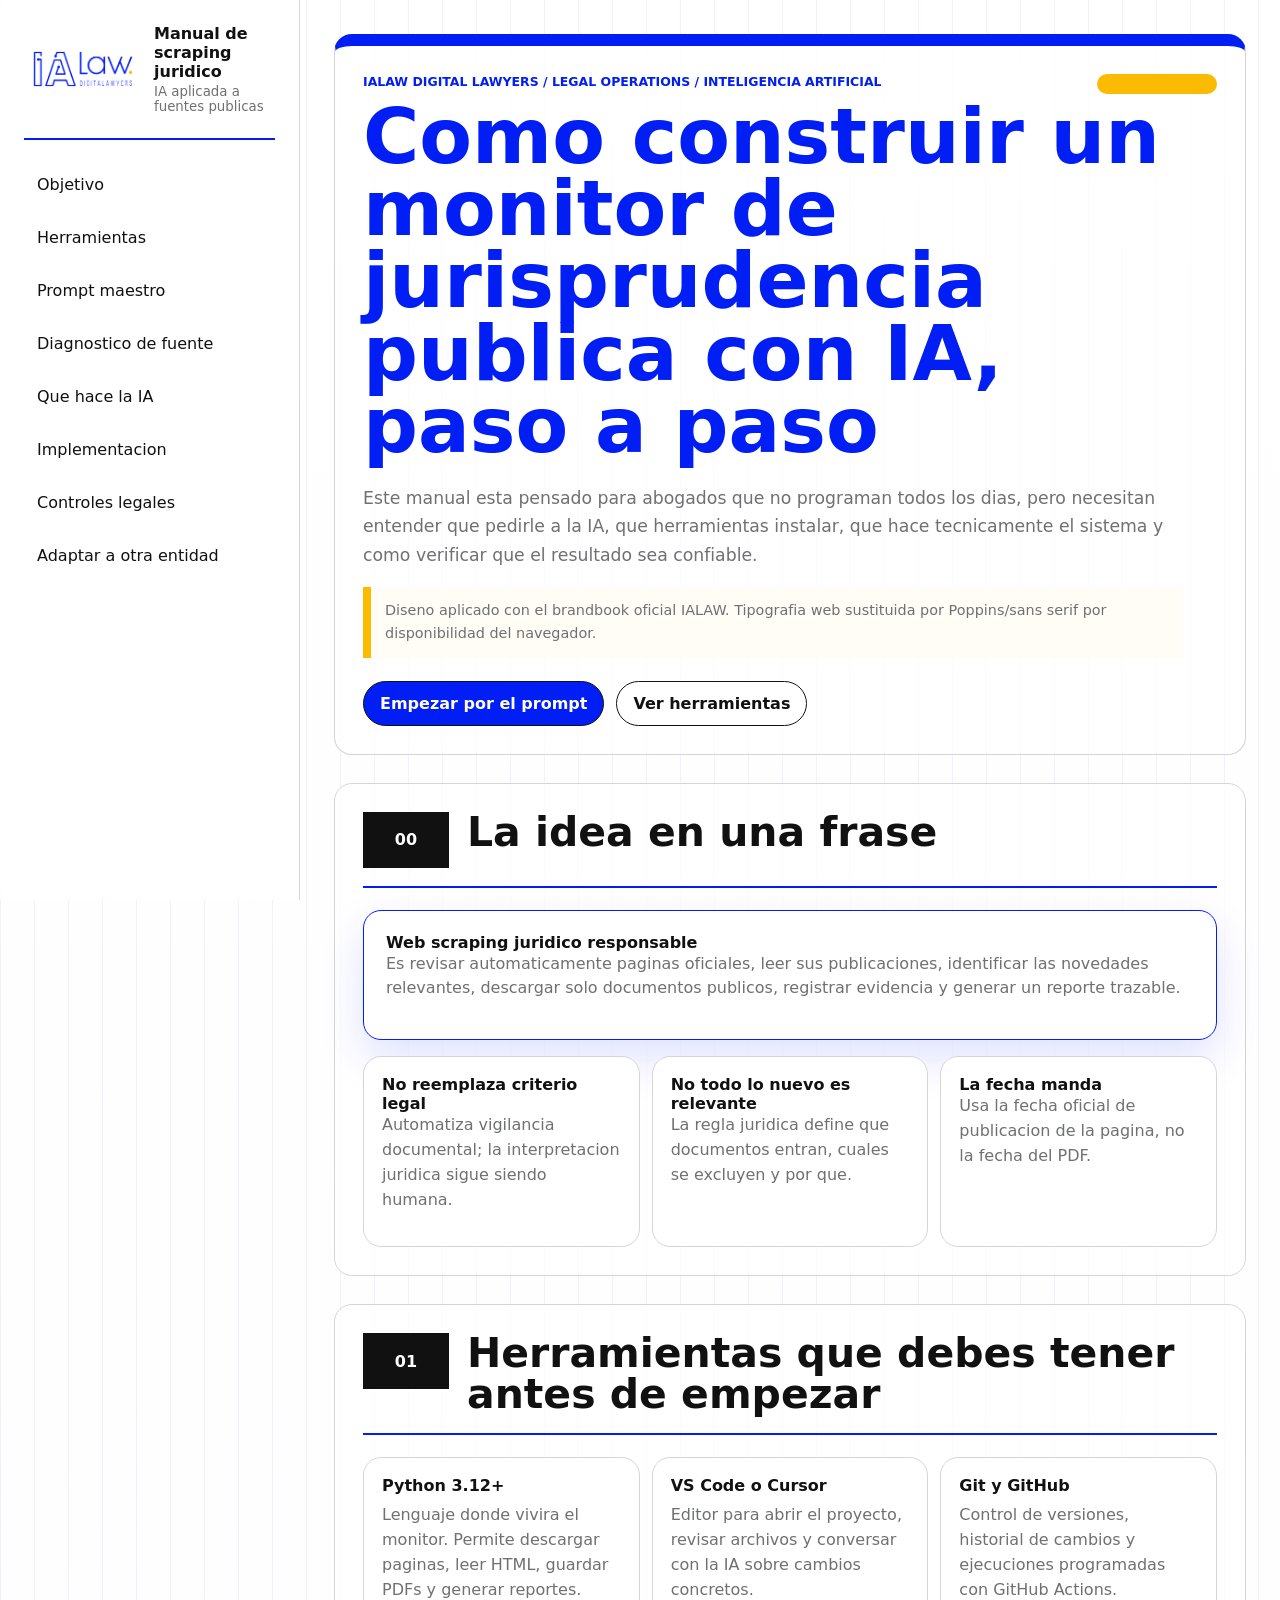
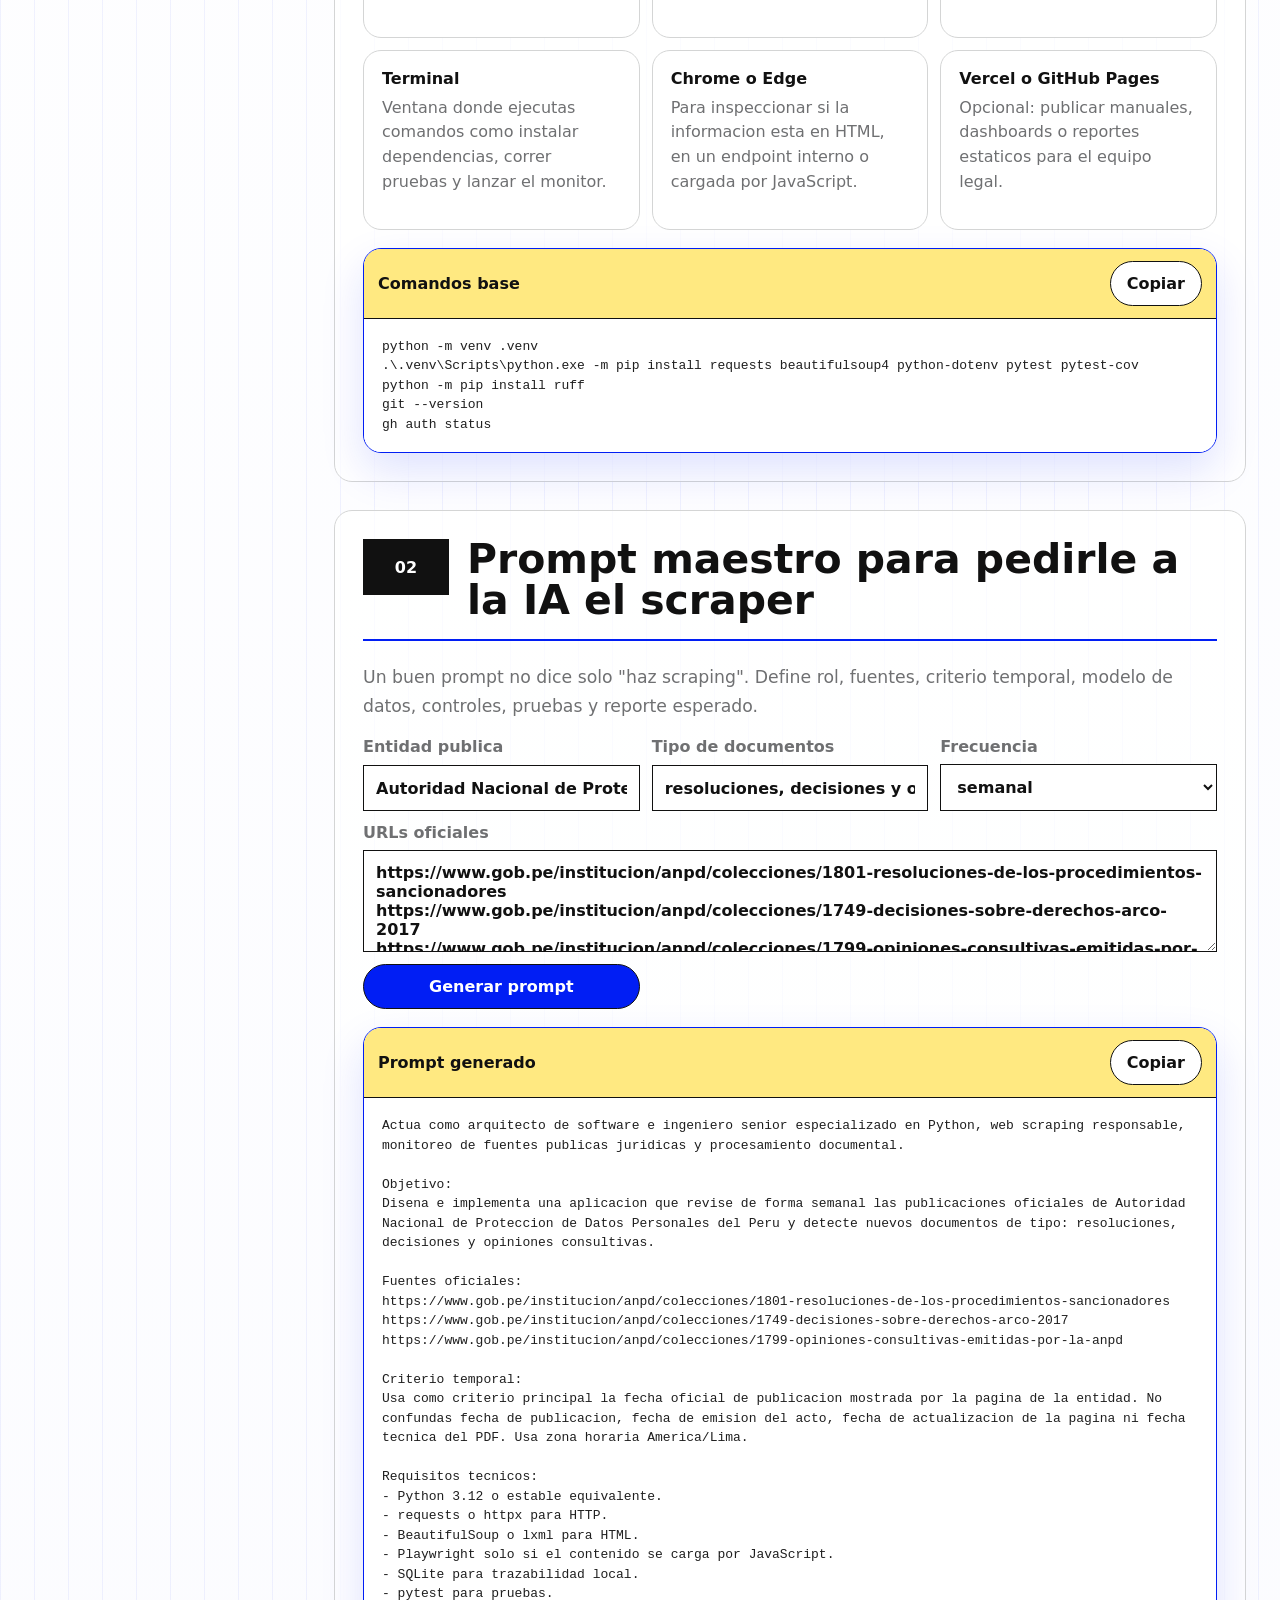
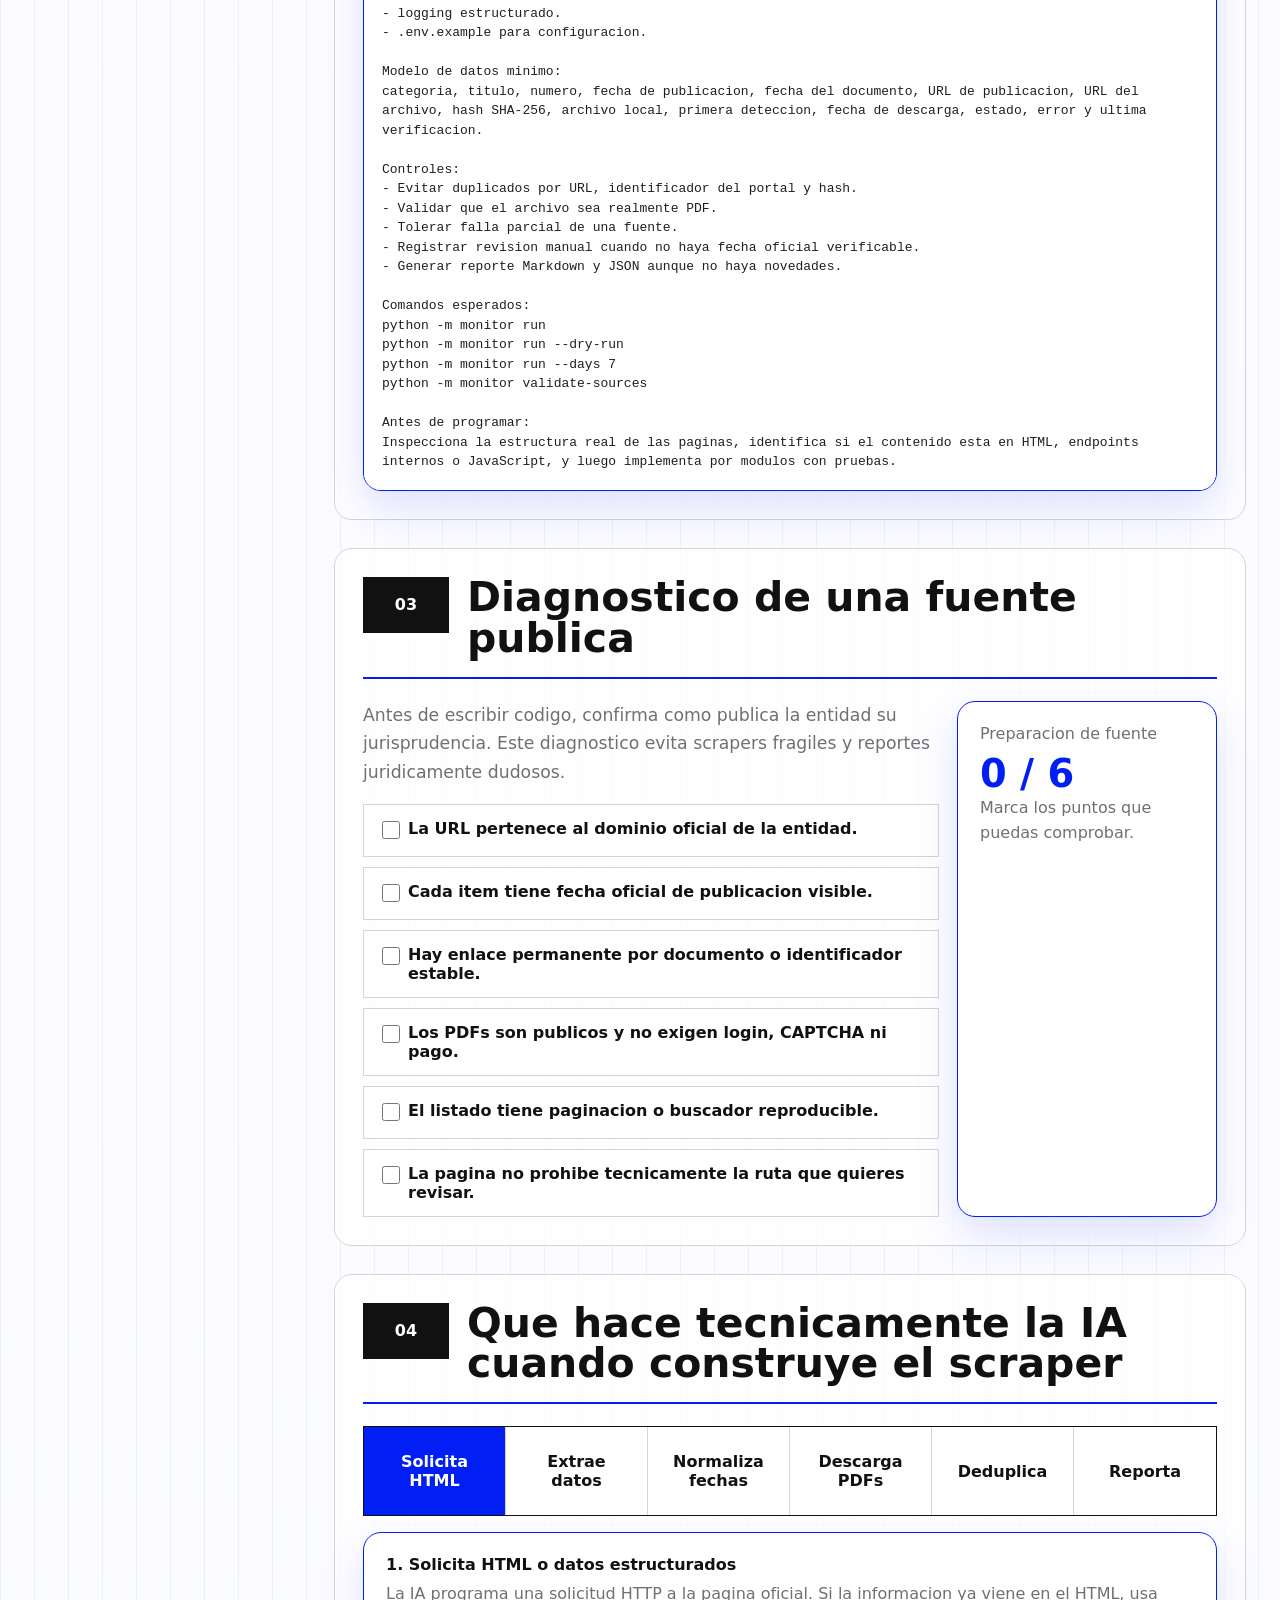
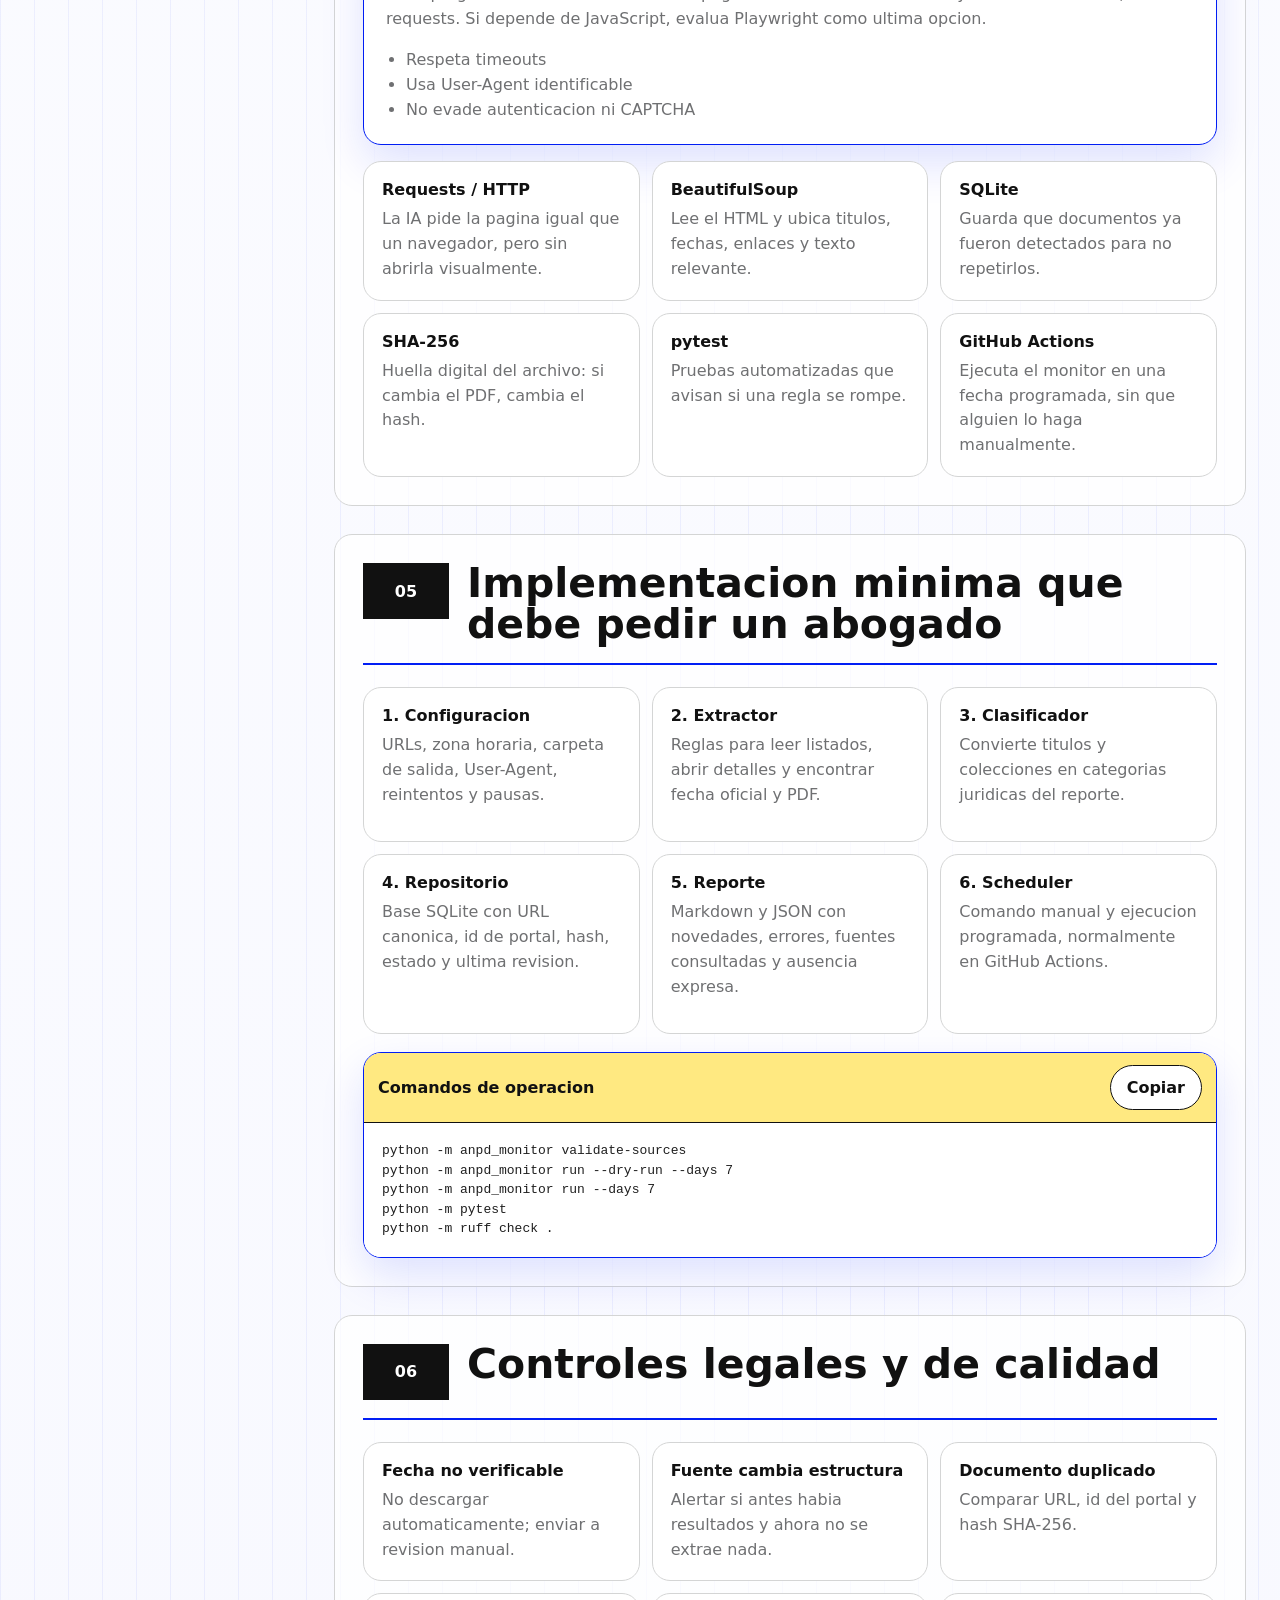
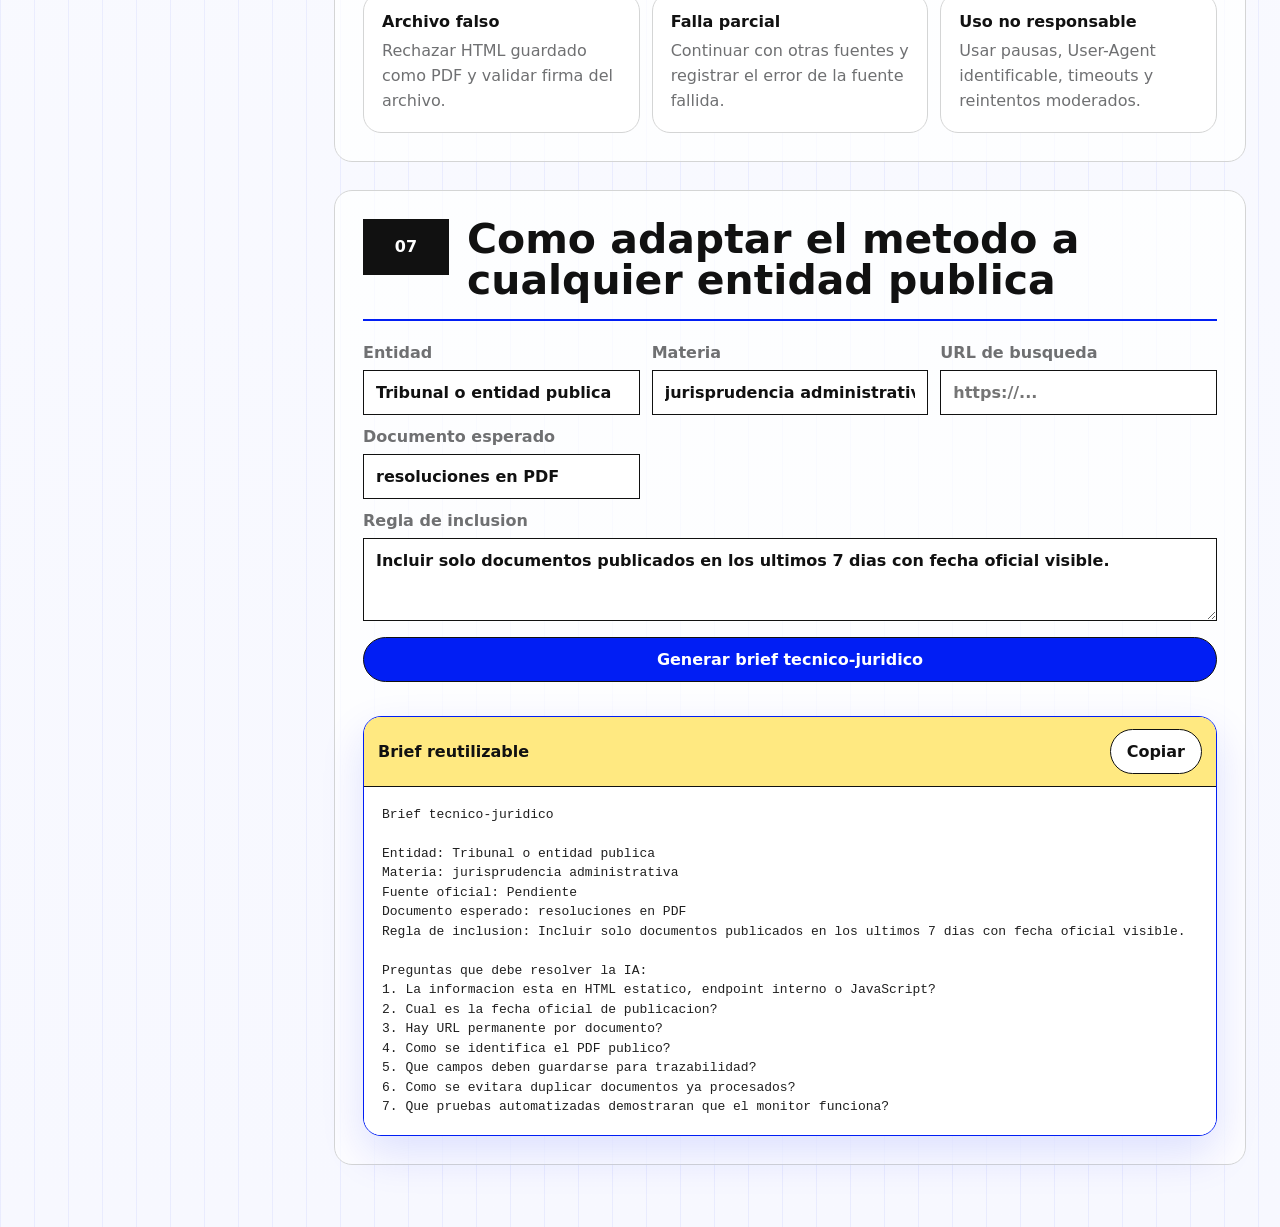
==== commit 7655c5f6: "Apply official IALAW brand assets" ====
--- a/docs/platform/index.html
+++ b/docs/platform/index.html
@@ -15,7 +15,11 @@
 
     <aside class="rail" aria-label="Indice del manual">
       <div class="brand-lockup">
-        <span class="brand-mark">IALAW</span>
+        <img
+          class="brand-logo"
+          src="./assets/ialaw-horizontal-transparent.png"
+          alt="IALAW Digital Lawyers"
+        />
         <div>
           <strong>Manual de scraping juridico</strong>
           <small>IA aplicada a fuentes publicas</small>
@@ -35,12 +39,15 @@
 
     <main id="manual" class="manual">
       <section class="hero" id="objetivo">
-        <p class="eyebrow">IALAW / legal operations / inteligencia artificial</p>
+        <p class="eyebrow">IALAW DIGITAL LAWYERS / legal operations / inteligencia artificial</p>
         <h1>Como construir un monitor de jurisprudencia publica con IA, paso a paso</h1>
         <p class="hero-copy">
           Este manual esta pensado para abogados que no programan todos los dias, pero necesitan
           entender que pedirle a la IA, que herramientas instalar, que hace tecnicamente el sistema
           y como verificar que el resultado sea confiable.
+        </p>
+        <p class="brand-note">
+          Diseno aplicado con el brandbook oficial IALAW. Tipografia web sustituida por Poppins/sans serif por disponibilidad del navegador.
         </p>
         <div class="hero-actions">
           <a class="button primary" href="#prompt">Empezar por el prompt</a>
--- a/docs/platform/styles.css
+++ b/docs/platform/styles.css
@@ -1,15 +1,15 @@
 :root {
   --ink: #111111;
-  --paper: #f8f5ef;
+  --paper: #ffffff;
   --panel: #ffffff;
-  --muted: #5f6368;
-  --line: #d8d0c2;
-  --ialaw-red: #b11226;
-  --deep-red: #6f0d19;
-  --sand: #e9dfcf;
-  --teal: #0e6f68;
-  --gold: #c9972b;
-  --shadow: 0 18px 50px rgba(17, 17, 17, 0.12);
+  --muted: #6f7072;
+  --line: #d4d5d5;
+  --ialaw-blue: #011ef4;
+  --ialaw-blue-dark: #0118bf;
+  --ialaw-yellow: #fbbb02;
+  --ialaw-yellow-light: #ffe981;
+  --sky: #99d8ea;
+  --shadow: 0 18px 44px rgba(1, 30, 244, 0.13);
 }
 
 * {
@@ -24,9 +24,9 @@
   margin: 0;
   color: var(--ink);
   background:
-    linear-gradient(90deg, rgba(17, 17, 17, 0.035) 1px, transparent 1px) 0 0 / 34px 34px,
-    linear-gradient(180deg, var(--paper), #fffaf2);
-  font-family: Inter, ui-sans-serif, system-ui, -apple-system, BlinkMacSystemFont, "Segoe UI", sans-serif;
+    linear-gradient(90deg, rgba(1, 30, 244, 0.055) 1px, transparent 1px) 0 0 / 34px 34px,
+    linear-gradient(180deg, #ffffff, #f7f8ff);
+  font-family: Poppins, Inter, ui-sans-serif, system-ui, -apple-system, BlinkMacSystemFont, "Segoe UI", sans-serif;
 }
 
 button,
@@ -66,19 +66,14 @@
   gap: 12px;
   align-items: center;
   padding-bottom: 24px;
-  border-bottom: 2px solid var(--ink);
+  border-bottom: 2px solid var(--ialaw-blue);
   margin-bottom: 22px;
 }
 
-.brand-mark {
-  display: grid;
-  place-items: center;
-  width: 62px;
-  height: 44px;
-  background: var(--ialaw-red);
-  color: white;
-  font-weight: 900;
-  letter-spacing: 0;
+.brand-logo {
+  width: 118px;
+  height: auto;
+  flex: 0 0 auto;
 }
 
 .brand-lockup strong,
@@ -105,7 +100,7 @@
 
 .toc a:hover,
 .toc a:focus-visible {
-  border-color: var(--ialaw-red);
+  border-color: var(--ialaw-blue);
   background: white;
   outline: none;
 }
@@ -122,18 +117,32 @@
   background: rgba(255, 255, 255, 0.72);
   border: 1px solid var(--line);
   padding: 28px;
+  border-radius: 18px;
 }
 
 .hero {
   min-height: 78vh;
   display: grid;
   align-content: center;
-  border-top: 8px solid var(--ialaw-red);
+  border-top: 12px solid var(--ialaw-blue);
+  position: relative;
+  overflow: hidden;
+}
+
+.hero::after {
+  content: "";
+  position: absolute;
+  right: 28px;
+  top: 28px;
+  width: 120px;
+  height: 20px;
+  border-radius: 999px;
+  background: var(--ialaw-yellow);
 }
 
 .eyebrow {
   margin: 0 0 12px;
-  color: var(--ialaw-red);
+  color: var(--ialaw-blue);
   font-size: 0.78rem;
   text-transform: uppercase;
   font-weight: 900;
@@ -152,6 +161,7 @@
   font-size: clamp(2.4rem, 6vw, 6.2rem);
   line-height: 0.94;
   margin-bottom: 22px;
+  color: var(--ialaw-blue);
 }
 
 h2 {
@@ -166,11 +176,19 @@
 }
 
 .hero-copy,
-.lead {
+.lead,
+.brand-note {
   color: var(--muted);
   font-size: 1.08rem;
   line-height: 1.65;
   max-width: 820px;
+}
+
+.brand-note {
+  font-size: 0.9rem;
+  border-left: 8px solid var(--ialaw-yellow);
+  background: #fffdf5;
+  padding: 12px 14px;
 }
 
 .hero-actions {
@@ -187,11 +205,12 @@
   text-decoration: none;
   cursor: pointer;
   font-weight: 800;
+  border-radius: 999px;
 }
 
 .button.primary {
   color: white;
-  background: var(--ialaw-red);
+  background: var(--ialaw-blue);
 }
 
 .button.ghost,
@@ -214,7 +233,7 @@
   grid-template-columns: 86px minmax(0, 1fr);
   gap: 18px;
   align-items: start;
-  border-bottom: 2px solid var(--ink);
+  border-bottom: 2px solid var(--ialaw-blue);
   padding-bottom: 18px;
   margin-bottom: 22px;
 }
@@ -233,8 +252,9 @@
 .explain-card,
 .score-card {
   background: white;
-  border: 1px solid var(--ink);
+  border: 1px solid var(--ialaw-blue);
   box-shadow: var(--shadow);
+  border-radius: 18px;
 }
 
 .callout,
@@ -275,6 +295,7 @@
   border: 1px solid var(--line);
   min-height: 128px;
   padding: 18px;
+  border-radius: 18px;
 }
 
 .tool-grid b,
@@ -296,7 +317,7 @@
   align-items: center;
   border-bottom: 1px solid var(--ink);
   padding: 12px 14px;
-  background: var(--sand);
+  background: var(--ialaw-yellow-light);
 }
 
 pre {
@@ -375,6 +396,7 @@
 
 .score-card strong {
   font-size: 2.4rem;
+  color: var(--ialaw-blue);
 }
 
 .flow {
@@ -401,7 +423,7 @@
 }
 
 .flow-step.active {
-  background: var(--deep-red);
+  background: var(--ialaw-blue);
   color: white;
 }
 
